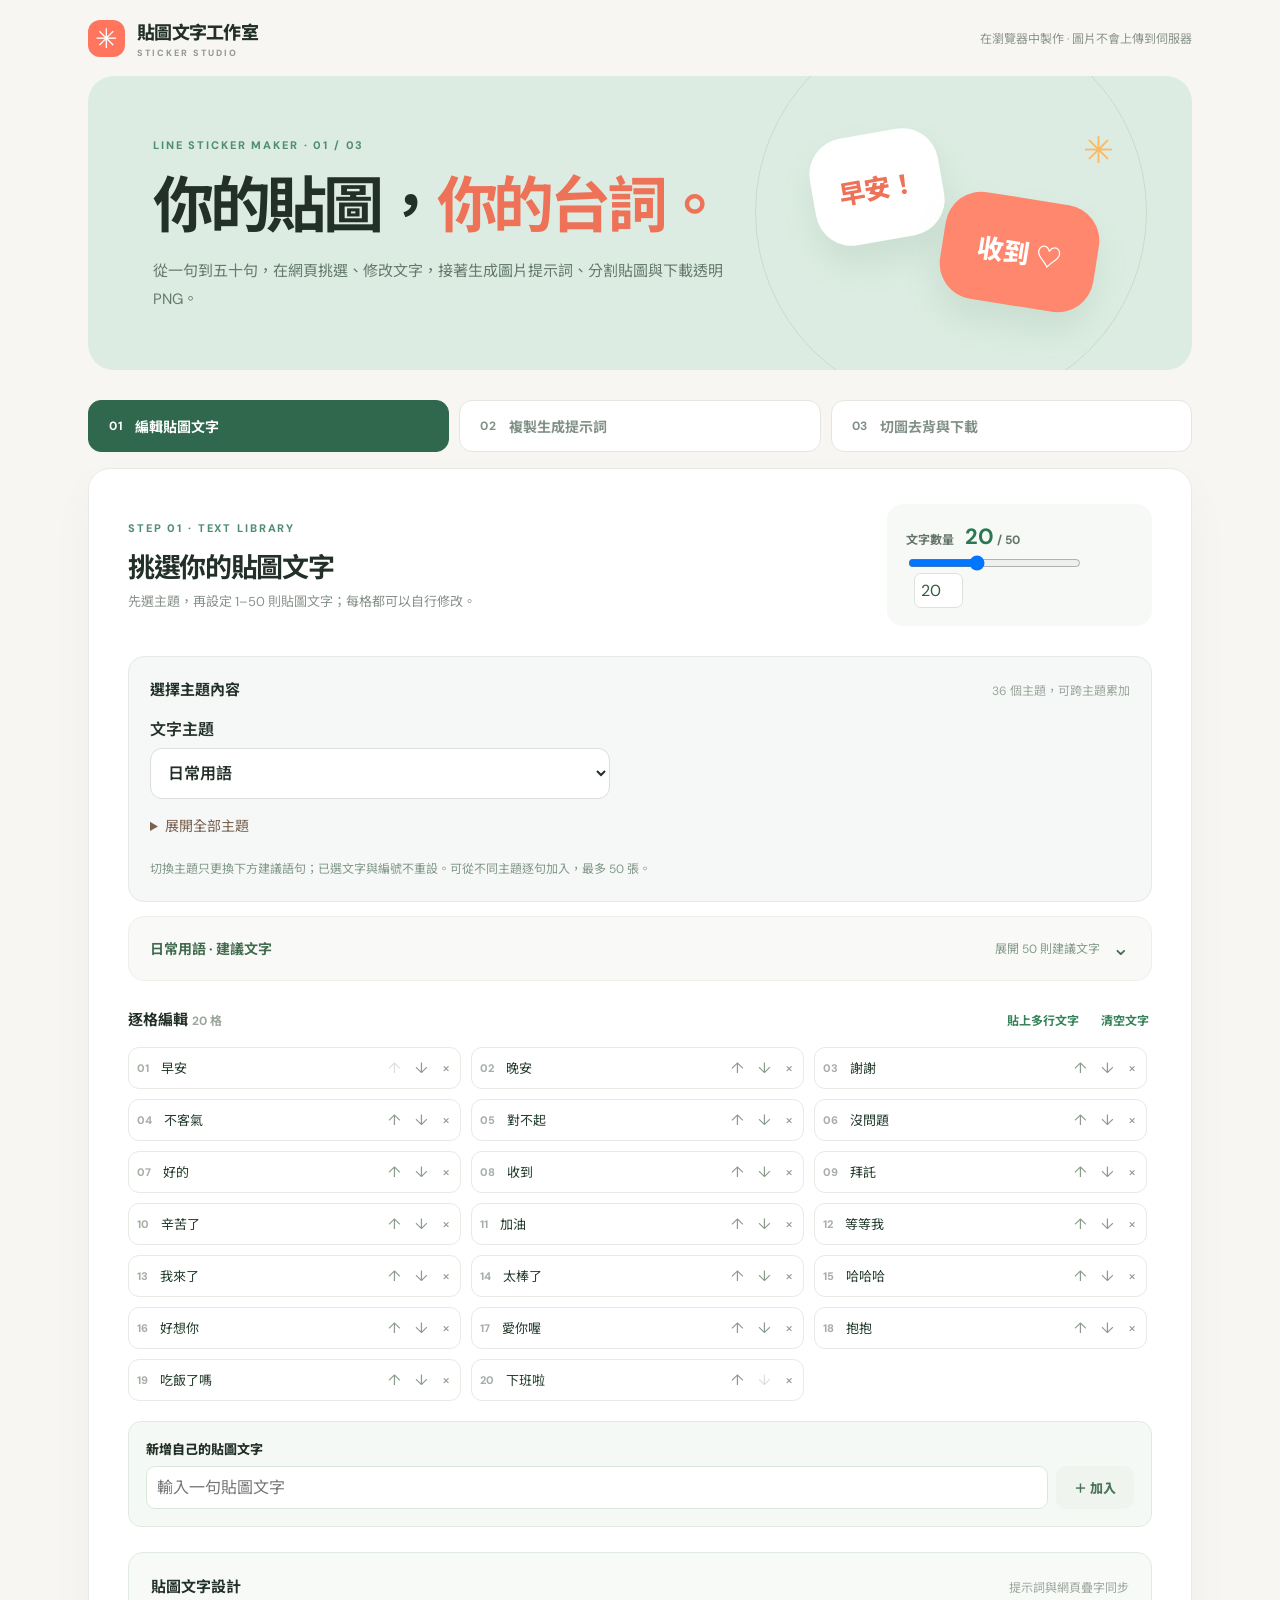
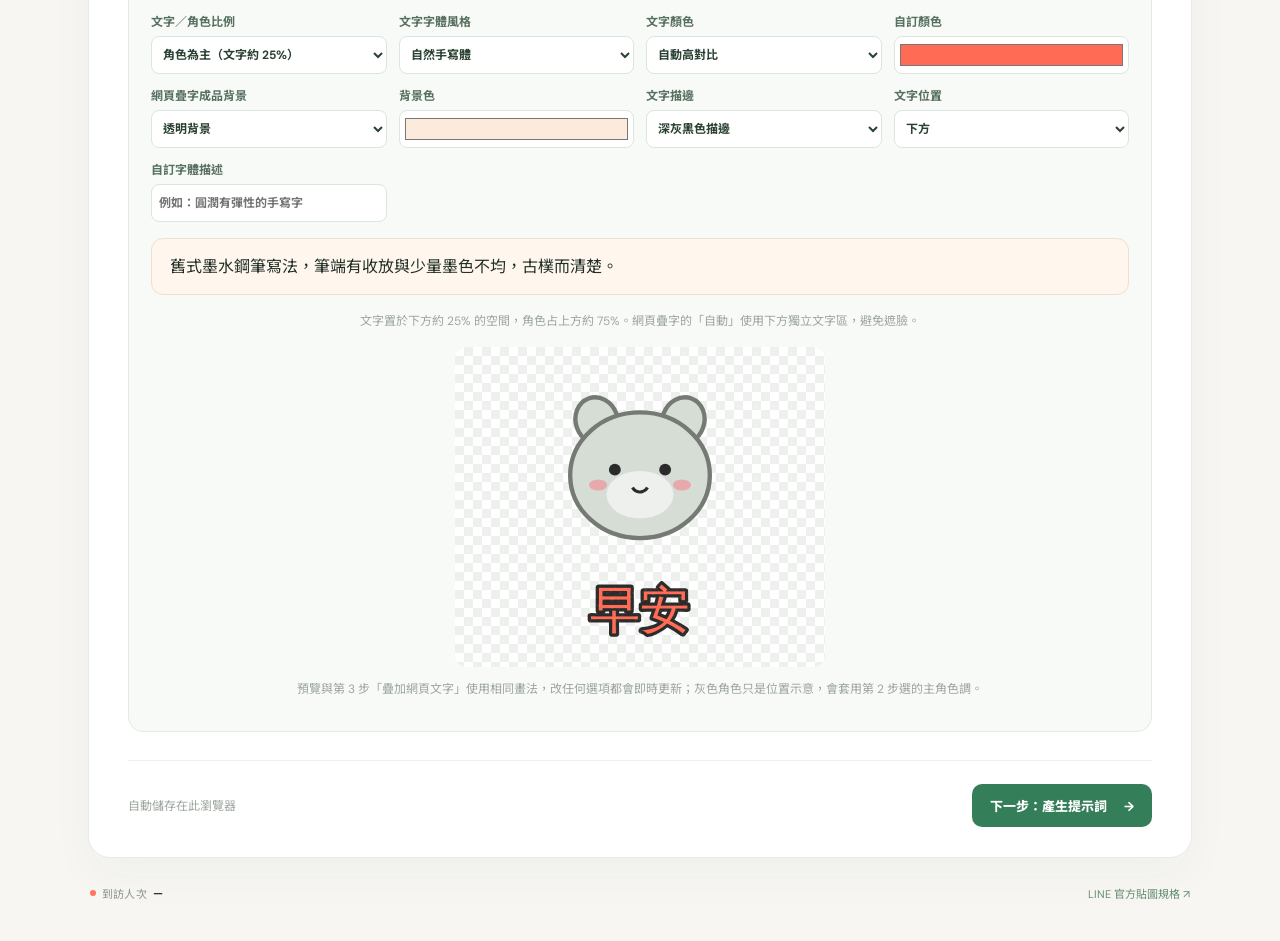
==== line-sticker-studio/index.html @ f2bcf104 "貼圖工作室：文字設計即時預覽、主角色調選項 - 新增 text-render.js：預覽與疊加網頁文字共用同一套畫法，依字體風格載入繁中 Google Fonts，   並畫出泡泡、立體、像素、Pop" ====
<!doctype html>
<html lang="zh-Hant">
<head>
  <meta charset="utf-8">
  <meta name="viewport" content="width=device-width,initial-scale=1">
  <meta name="theme-color" content="#f7f6f2">
  <meta name="description" content="自訂 1–50 則 LINE 貼圖文字，生成分批提示詞，分割純綠幕合圖並下載透明 PNG。">
  <title>貼圖文字工作室｜自訂 1–50 則文字</title>
  <link rel="stylesheet" href="style.css?v=20261104-preview1">
  <script defer src="categories.js?v=20261101-themes8"></script>
  <script defer src="cut-core.js?v=20261030-options1"></script>
  <script defer src="studio-options.js?v=20261104-preview1"></script>
  <script defer src="text-render.js?v=20261104-preview1"></script>
  <script defer src="app.js?v=20261104-preview1"></script>
  <link rel="stylesheet" href="splitter.css?v=20261030-options1">
  <script defer src="splitter.js?v=20261030-options1"></script>
  <script defer src="visit-counter.js?v=20261101-visits1"></script>
</head>
<body>
  <header class="topbar"><div class="brand"><span class="brandmark">✳</span><span>貼圖文字工作室 <small>STICKER STUDIO</small></span></div><span class="topnote">在瀏覽器中製作 · 圖片不會上傳到伺服器</span></header>
  <main>
    <section class="hero"><div><span class="eyebrow">LINE STICKER MAKER · 01 / 03</span><h1>你的貼圖，<em>你的台詞。</em></h1><p>從一句到五十句，在網頁挑選、修改文字，接著生成圖片提示詞、分割貼圖與下載透明 PNG。</p></div><div class="hero-art" aria-hidden="true"><span class="bubble a">早安！</span><span class="bubble b">收到 ♡</span><span class="spark">✳</span></div></section>
    <div class="steps"><button class="step active" data-step="1"><b>01</b><span>編輯貼圖文字</span></button><button class="step" data-step="2"><b>02</b><span>複製生成提示詞</span></button><button class="step" data-step="3"><b>03</b><span>切圖去背與下載</span></button></div>
    <section class="panel" id="step1">
      <div class="section-head"><div><span class="eyebrow">STEP 01 · TEXT LIBRARY</span><h2>挑選你的貼圖文字</h2><p>先選主題，再設定 1–50 則貼圖文字；每格都可以自行修改。</p></div><div class="count-control"><label for="count">文字數量 <strong id="countValue">20</strong> / 50</label><input id="count" type="range" min="1" max="50" value="20"><input id="countNumber" type="number" min="1" max="50" value="20" aria-label="文字數量，1 至 50"></div></div>
      <div class="category-wrap"><div class="minor-head"><h3>選擇主題內容</h3><span id="themeCount"></span></div><label class="theme-select">文字主題<select id="themeSelect" aria-label="文字主題"></select></label><details class="all-themes"><summary>展開全部主題</summary><div id="categories" class="categories" role="group" aria-label="貼圖文字主題"></div></details><p class="category-note">切換主題只更換下方建議語句；已選文字與編號不重設。可從不同主題逐句加入，最多 50 張。</p></div>
      <details class="preset-wrap"><summary><strong id="categoryName">日常用語 · 建議文字</strong><span id="themePhraseCount">展開建議文字</span></summary><p class="preset-note">搜尋並挑選語句；點選已選文字可取消。點選欄位再點語句，可取代該格。</p><input id="presetSearch" type="search" placeholder="搜尋文字，例如：謝謝、下班、正念" aria-label="搜尋建議文字"><div class="preset-filters"><label><input id="hideUsed" type="checkbox"> 隱藏已使用</label><label><input id="avoidDupes" type="checkbox" checked> 避免重複</label><button type="button" class="text-button" id="autoFill">自動填滿空格</button></div><div class="theme-add"><label for="themeAddCount">從此主題累加 <input id="themeAddCount" type="number" min="1" max="50" value="5"> 句</label><button type="button" class="secondary" id="addTheme">加入未使用語句</button><small>略過重複文字，接續目前編號；上限 50 張。</small></div><p id="presetMatch" class="muted"></p><div id="presets" class="presets"></div></details>
      <div class="minor-head editor-head"><h3>逐格編輯 <span id="editorCount"></span></h3><div class="editor-actions"><button class="text-button" id="pasteList">貼上多行文字</button><button class="text-button" id="clearAll">清空文字</button></div></div>
      <div id="editors" class="editors"></div><div class="custom-phrase"><label for="customPhrase">新增自己的貼圖文字</label><div><input id="customPhrase" type="text" maxlength="30" placeholder="輸入一句貼圖文字"><button type="button" class="secondary" id="addPhrase">＋ 加入</button></div></div>
      <section class="text-design" aria-labelledby="designTitle"><div class="minor-head"><h3 id="designTitle">貼圖文字設計</h3><span>提示詞與網頁疊字同步</span></div><div class="design-controls"><label>文字／角色比例<select id="textRatio"><option value="25">角色為主（文字約 25%）</option><option value="40">均衡配置（文字約 40%）</option><option value="55">文字醒目（文字約 55%）</option><option value="70">大字主角（文字約 70%）</option></select></label><label>文字字體風格<select id="fontStyle"><option value="bold">粗黑體</option><option value="round">圓體</option><option value="bubble">可愛泡泡字</option><option value="natural">自然手寫體</option><option value="marker">毛筆字</option><option value="retro">復古印刷字</option><option value="pixel">像素字</option><option value="upright">立體字</option><option value="street">街頭塗鴉字</option><option value="custom">自訂字體風格</option></select></label><label>文字顏色<select id="fontColorPreset"><option value="auto">自動高對比</option><option value="#000000">純黑</option><option value="#ffffff">純白</option><option value="#243c6b">深棕藍</option><option value="#7544a2">品牌紫</option><option value="#ef454f">活力紅</option><option value="#eb70ac">櫻花粉</option><option value="#e6a42a">亮橘黃</option><option value="#318dcc">天空藍</option><option value="#36a56b">草綠</option><option value="custom">自訂顏色</option></select></label><label>自訂顏色<input id="customFontColor" type="color" value="#ff6b54"></label><label>網頁疊字成品背景<select id="designBackground"><option value="transparent">透明背景</option><option value="solid">純色背景</option></select></label><label>背景色<input id="designBgColor" type="color" value="#fcebdc"></label><label>文字描邊<select id="textStroke"><option value="auto">自動對比描邊</option><option value="white">白色描邊</option><option value="black">黑色描邊</option><option value="none">不描邊</option></select></label><label>文字位置<select id="textPosition"></select></label><label>自訂字體描述<input id="customFont" type="text" maxlength="80" placeholder="例如：圓潤有彈性的手寫字"></label></div><p id="fontDescription" class="font-description"></p><p id="positionDescription" class="muted"></p><div class="design-preview" id="designPreview" aria-live="polite"><span>早安！</span></div><p class="muted">預覽與第 3 步「疊加網頁文字」使用相同畫法，改任何選項都會即時更新；灰色角色只是位置示意，會套用第 2 步選的主角色調。</p></section>
      <div class="panel-footer"><span id="saveNote" class="muted">自動儲存在此瀏覽器</span><button class="primary" id="toStep2">下一步：產生提示詞 <span>→</span></button></div>
    </section>
    <section class="panel hidden" id="step2">
      <div class="section-head"><div><span class="eyebrow">STEP 02 · AI IMAGE PROMPTS</span><h2>分批生成貼圖大圖</h2><p>可選每批 16 格（4 × 4）或 20 格（5 × 4），自動分批；逐批複製提示詞給你的生圖工具。</p></div><div class="pill" id="batchCount"></div></div>
      <div class="hint"><button type="button" class="secondary" id="catExample">套用虎斑貓 16 張範例</button><p>會取代目前文字與角色設定，套用韓系Q版、柔和粉嫩、4 × 4、透明 PNG 及 16 句招呼語。</p></div><fieldset class="character-source"><legend>角色來源</legend><label>角色參照方式<select id="characterSource"><option value="custom">無母圖：依文字描述生成角色</option><option value="reference">有母圖：保留角色特徵，套用選定畫風</option><option value="reference-style">有母圖：連同人物畫風一起沿用</option></select></label><p id="referenceStyleNote" class="muted" hidden>沿用參考圖的人物畫風與配色；下方畫風及配色設定暫不套用，切換回其他方式會保留原選擇。</p><div id="referenceControls" hidden><label class="reference-upload">選擇角色參考圖 <input id="referenceFile" type="file" accept="image/png,image/jpeg,image/webp"></label><div id="referencePreview" class="reference-preview" hidden><img id="referenceThumb" alt="已選角色參考圖"><span id="referenceName"></span><button type="button" id="referenceRemove" class="text-button">移除圖片</button></div><p class="muted">圖片只在瀏覽器預覽；複製提示詞後，請把同一張圖一起上傳給生圖工具。重新整理後須重新選圖。</p></div><div id="customControls"><label for="character">角色描述</label><input id="character" placeholder="例：穿橘色圍裙的黑白邊牧" value="可愛的黑白邊牧"></div><div id="toneControls" class="tone-controls"><label for="characterColor">主角色調</label><div class="tone-row"><span id="toneSwatch" class="tone-swatch empty" aria-hidden="true"></span><select id="characterColor"></select><input id="characterColorCustom" type="color" value="#f7a8a0" aria-label="自訂主角色調" hidden></div><p id="toneNote" class="muted"></p></div></fieldset>
      <div class="settings-grid"><label>畫風<select id="style"><option>韓系Q版</option><option>童趣手繪貼紙風</option><option>可愛 Q 版</option><option>3D 公仔</option><option>清新水彩</option><option>扁平插畫</option><option>照片級寫實</option><option>日系 Chibi</option></select></label><label>插畫配色<select id="palette"><option>柔和粉嫩</option><option>清新自然</option><option>鮮明活潑</option><option>復古暖色</option><option>黑白簡約</option><option>依參考圖配色</option></select></label><label>每批排列<select id="grid"><option value="4x4">4 × 4（16 張／批）</option><option value="5x4">5 × 4（20 張／批）</option></select></label><label>生圖背景<select id="promptBackground"><option value="green">純 #00FF00 綠幕</option><option value="transparent">透明背景 PNG</option></select></label><label>文字製作方式<select id="textMode"><option value="ai">讓 AI 畫出文字</option><option value="web">只生成無字角色，稍後在網頁加字</option></select></label></div>
      <div class="hint"><strong>無白邊提示詞：</strong>角色不加白色貼紙外框，保留原有白毛；文字依選項加高對比描邊。生圖背景可選純綠幕或真正透明 PNG；若 AI 輸出棋盤格假透明，請改用綠幕重生。生圖工具可能畫錯中文字；若想在網頁自由修改文字，選「只生成無字角色」，第 3 步開啟「疊加網頁文字」。</div>
      <div class="hint"><strong>切割安全版面：</strong><span id="layoutSpec" aria-live="polite">每格 400 × 400px，四邊各留白 20px，相鄰可見內容至少相距 40px。</span> AI 可能未精準遵守，請在第 3 步依格切割並檢查。另可下載獨立成品重新排列的「20px 間距合圖」，它與生圖母圖尺寸不同。</div>
      <div id="prompts" class="prompt-list"></div>
      <div class="panel-footer"><button class="secondary" data-back="1">← 返回文字</button><button class="primary" id="toStep3">下一步：上傳貼圖大圖 <span>→</span></button></div>
    </section>
    <section class="panel hidden" id="step3">
      <div class="section-head"><div><span class="eyebrow">STEP 03 · IMAGE WORKSHOP</span><h2>切圖、去背、下載</h2><p>依序上傳符合第 2 步排列與背景設定的合圖。可預覽結果，指定 Main 和 Tab 封面。</p></div><div class="pill" id="imageStatus">尚未上傳</div></div>
      <div id="uploadRows" class="upload-rows"></div>
      <div class="settings-grid processing"><label>綠幕去背容差 <strong id="toleranceValue">42</strong><input id="tolerance" type="range" min="0" max="100" value="42"></label><label>去綠邊強度 <strong id="spillValue">70</strong><input id="spill" type="range" min="0" max="100" value="70"><small>保留白毛；過強可往左調</small></label><label class="check"><input id="overlay" type="checkbox"><span>疊加網頁文字<br><small>請搭配無字圖；原圖已有文字不會自動清除</small></span></label><label>文字顏色<input id="textColor" type="color" value="#ff6b54"></label></div>
      <div class="hint">分割依第 2 步選擇的 4 × 4 或 5 × 4 排列；透明模式保留原始透明度，不做色彩去背；綠幕模式僅去除純綠幕。請確認主體沒有跨格；白色毛髮與白色配件會保留，綠色主體或綠色文字仍可能被去背，請逐張檢查。</div>
      <div class="result-head"><h3>貼圖預覽 <span id="resultCount">0 / 20</span></h3><label class="check"><input id="legacyCover" type="checkbox" checked><span>ZIP 加入 Main / Tab（僅前 20 張可選封面）</span></label></div>
      <div id="results" class="results"><div class="empty">上傳第一批大圖後，在這裡預覽透明貼圖。</div></div>
      <div id="validity" class="validity"></div>
      <div class="panel-footer"><button class="secondary" data-back="2">← 返回提示詞</button><button class="primary" id="download" disabled>下載 ZIP <span>↓</span></button></div>
    </section>
    <footer style="justify-content:flex-end"><a href="https://creator.line.me/zh-hant/guideline/sticker/" target="_blank" rel="noopener noreferrer">LINE 官方貼圖規格 ↗</a></footer>
  </main>
  <dialog id="pasteDialog"><form method="dialog"><h2>貼上多行文字</h2><p>每一行代表一張貼圖，最多取前 50 行。會從第 1 格開始覆蓋。</p><textarea id="bulkText" rows="12" placeholder="早安！&#10;謝謝你&#10;辛苦了"></textarea><div class="dialog-actions"><button value="cancel" class="secondary">取消</button><button id="confirmPaste" value="confirm" class="primary">套用文字</button></div></form></dialog>
  <div id="toast" class="toast" role="status" aria-live="polite"></div>
</body>
</html>
---- line-sticker-studio/style.css ----
@import url('https://fonts.googleapis.com/css2?family=DM+Sans:wght@400;500;600;700&family=Noto+Sans+TC:wght@400;500;600;700;800&display=swap');
:root{font-family:'DM Sans','Noto Sans TC',sans-serif;color:#223028;background:#f7f6f2;font-synthesis:none}*{box-sizing:border-box}body{margin:0}button,input,select,textarea{font:inherit}button{cursor:pointer}a{color:inherit}main{max-width:1160px;margin:auto;padding:0 28px}.topbar{height:76px;max-width:1160px;padding:0 28px;margin:auto;display:flex;align-items:center;justify-content:space-between}.brand{display:flex;align-items:center;gap:12px;font-weight:800;font-size:18px;letter-spacing:-.04em}.brandmark{display:grid;place-items:center;width:37px;height:37px;border-radius:12px;background:#ff755e;color:#fff;font-size:27px}.brand small{display:block;font-size:9px;letter-spacing:.22em;color:#929a91;margin-top:2px}.topnote{font-size:12px;color:#8a948b}.hero{border-radius:26px;background:#dcece2;min-height:292px;display:flex;align-items:center;justify-content:space-between;padding:47px 65px;overflow:hidden;position:relative}.hero:before{content:'';position:absolute;width:390px;height:390px;border:1px solid #c4ddcc;border-radius:50%;right:45px;top:-60px}.hero>div:first-child{position:relative;z-index:1;max-width:590px}.eyebrow{font-size:11px;font-weight:800;letter-spacing:.17em;color:#508e72}.hero h1{font-size:clamp(37px,5vw,61px);letter-spacing:-.07em;line-height:1.22;margin:15px 0}.hero h1 em{font-style:normal;color:#ed7257}.hero p{font-size:15px;color:#64796b;line-height:1.85;margin:0}.hero-art{position:relative;width:340px;height:200px;flex:none}.bubble{position:absolute;display:grid;place-items:center;width:130px;height:108px;border-radius:36px;box-shadow:0 19px 32px #6b987827;font-size:26px;font-weight:800;transform:rotate(-10deg);background:#fff;color:#ed7257;top:10px;left:25px}.bubble.b{transform:rotate(9deg);background:#ff876e;color:#fff;top:75px;left:155px;width:155px}.spark{position:absolute;right:13px;top:3px;font-size:37px;color:#f7ba67}.steps{display:flex;gap:10px;margin:30px 0 16px}.step{border:1px solid #e3e7e0;color:#819087;background:#fff;border-radius:13px;display:flex;align-items:center;gap:12px;padding:15px 20px;flex:1;text-align:left;font-size:14px;font-weight:700}.step b{font-size:12px;letter-spacing:.06em}.step.active{border-color:#30684d;background:#30684d;color:#fff}.panel{background:#fff;border:1px solid #e9ece6;border-radius:22px;padding:35px 39px 30px;box-shadow:0 18px 45px #29452b09}.hidden{display:none}.section-head{display:flex;align-items:center;justify-content:space-between;gap:35px;margin-bottom:30px}.section-head h2{margin:9px 0 6px;letter-spacing:-.05em;font-size:27px}.section-head p{margin:0;color:#87918a;font-size:13px;line-height:1.7}.count-control{background:#f6f9f5;border-radius:16px;padding:18px 19px;min-width:265px}.count-control label{display:block;font-size:12px;color:#657469;font-weight:700}.count-control strong{color:#2b7855;font-size:22px;margin-left:8px}.count-control input[type=range]{width:76%;vertical-align:middle}.count-control input[type=number]{width:49px;margin-left:8px;padding:6px;border:1px solid #dbe4da;border-radius:7px;color:#305d41;background:white;text-align:center}.minor-head,.result-head{display:flex;align-items:baseline;justify-content:space-between;gap:15px;margin-bottom:15px}.minor-head h3,.result-head h3{margin:0;font-size:15px}.minor-head span,.result-head span{font-size:12px;color:#9ba59c}.preset-wrap{padding:21px;background:#f9faf7;border:1px solid #edf0ea;border-radius:16px}.presets{display:flex;flex-wrap:wrap;gap:8px}.presets button{border:1px solid #e2e9e0;border-radius:8px;background:#fff;color:#527460;padding:7px 12px;font-size:12px;transition:.15s}.presets button:hover{border-color:#46936c;background:#edf8f0}.editor-head{margin:27px 0 15px}.editor-actions{display:flex;gap:16px}.text-button{border:0;background:none;color:#348257;font-size:12px;font-weight:700;padding:3px}.editors{display:grid;grid-template-columns:repeat(4,1fr);gap:10px;max-height:436px;overflow:auto;padding-right:5px}.editor{border:1px solid #e6ebe4;border-radius:11px;padding:10px 11px;display:flex;align-items:center;gap:10px;transition:.15s}.editor:focus-within{border-color:#539b71;box-shadow:0 0 0 3px #e6f4e9}.editor span{font-size:11px;color:#a6afa7;font-weight:800}.editor input{border:0;outline:0;min-width:0;width:100%;font-size:13px;color:#233b2b}.editor input::placeholder{color:#adb9af}.panel-footer{border-top:1px solid #eef0ec;margin-top:28px;padding-top:23px;display:flex;align-items:center;justify-content:space-between;gap:12px}.muted{color:#9ca69e;font-size:12px}.primary,.secondary{border-radius:10px;border:0;padding:12px 18px;font-size:13px;font-weight:800;transition:.15s}.primary{background:#347e59;color:#fff}.primary:hover{background:#266946}.primary:disabled{opacity:.45;cursor:not-allowed}.primary span{padding-left:14px}.secondary{background:#f0f4ef;color:#4a7459}.pill{border-radius:30px;background:#e9f5ed;padding:9px 14px;color:#357955;font-size:12px;font-weight:800;white-space:nowrap}.settings-grid{display:grid;grid-template-columns:2fr 1fr 1.4fr;gap:12px}.settings-grid label{display:block;font-size:12px;font-weight:800;color:#607164}.settings-grid input:not([type=checkbox]):not([type=range]),.settings-grid select{display:block;width:100%;margin-top:9px;padding:12px;border:1px solid #dce5db;border-radius:10px;background:#fff;color:#263c2c;font-size:13px}.hint{margin:21px 0;background:#fff8ec;border-left:3px solid #e7ad5a;border-radius:8px;padding:13px 16px;color:#84704e;font-size:12px;line-height:1.75}.prompt-list{display:grid;gap:14px}.prompt-card{border:1px solid #e4eae2;border-radius:15px;overflow:hidden}.prompt-title{padding:15px 18px;background:#f7faf6;display:flex;justify-content:space-between;align-items:center;gap:15px}.prompt-title strong{font-size:14px}.prompt-title span{font-size:11px;color:#8a9b8d}.prompt-title button{border:0;border-radius:8px;background:#deeee2;color:#387451;font-size:12px;font-weight:800;padding:9px 13px}.prompt-card textarea{display:block;width:100%;height:195px;border:0;padding:16px 18px;resize:vertical;font-size:12px;line-height:1.75;color:#405849;background:white}.upload-rows{display:grid;gap:10px}.upload-row{border:1px dashed #b9d7c2;border-radius:13px;padding:17px;display:flex;align-items:center;justify-content:space-between;gap:14px;background:#fafcf9}.upload-row b{display:block;font-size:13px}.upload-row small{color:#91a193;font-size:11px}.upload-row label{border:1px solid #b8d7c3;background:#e8f6ed;color:#347d53;padding:9px 14px;border-radius:9px;font-size:12px;font-weight:800;cursor:pointer}.upload-row label{position:relative;overflow:hidden}.upload-row input{position:absolute;inset:0;width:100%;height:100%;opacity:0;cursor:pointer}.upload-row .file-name{color:#3b8156;font-size:11px;margin-left:auto;max-width:200px;overflow:hidden;text-overflow:ellipsis;white-space:nowrap}.processing{grid-template-columns:2fr 2fr 1fr;background:#f8faf7;padding:18px;border-radius:13px;margin-top:18px;align-items:center}.processing input[type=range]{width:100%;margin-top:14px}.processing .check{display:flex;align-items:center;gap:10px}.processing small{font-size:11px;font-weight:400;color:#99a59b}.processing input[type=color]{height:39px;padding:3px!important}.result-head{margin:28px 0 14px}.results{display:grid;grid-template-columns:repeat(5,1fr);gap:11px;max-height:560px;overflow:auto}.result{border:1px solid #e5ebe4;border-radius:11px;padding:7px;background:white}.checker{background-color:#f7f7f7;background-image:linear-gradient(45deg,#e9e9e9 25%,transparent 25%),linear-gradient(-45deg,#e9e9e9 25%,transparent 25%),linear-gradient(45deg,transparent 75%,#e9e9e9 75%),linear-gradient(-45deg,transparent 75%,#e9e9e9 75%);background-size:14px 14px;background-position:0 0,0 7px,7px -7px,-7px 0;aspect-ratio:370/320;display:grid;place-items:center;border-radius:7px;overflow:hidden}.checker img{width:100%;height:100%;object-fit:contain}.result .caption{font-size:11px;display:flex;justify-content:space-between;gap:6px;margin:8px 1px;white-space:nowrap;overflow:hidden}.caption span:last-child{overflow:hidden;text-overflow:ellipsis}.pickers{display:flex;gap:5px}.pickers button{flex:1;border:1px solid #dbe9df;background:#fff;color:#7d9683;padding:5px 2px;font-size:10px;border-radius:6px;font-weight:800}.pickers button.selected{background:#347e59;border-color:#347e59;color:white}.empty{grid-column:1/-1;background:#f8faf7;border-radius:12px;padding:65px 12px;text-align:center;color:#9eaaa0;font-size:13px}.validity{font-size:12px;line-height:1.7;color:#796b4f;background:#fff8ea;border-radius:10px;margin-top:18px;padding:13px 16px}footer{display:flex;justify-content:space-between;padding:27px 2px 40px;color:#9ca59c;font-size:11px}footer a{color:#648e72;text-decoration:none}dialog{border:0;border-radius:17px;box-shadow:0 24px 90px #1b3b2830;width:min(510px,90vw);padding:27px}dialog::backdrop{background:#1a352a80}dialog h2{font-size:21px;margin:0 0 5px}dialog p{font-size:12px;color:#7c897d}dialog textarea{width:100%;border:1px solid #d6e1d6;border-radius:9px;padding:12px;resize:vertical}.dialog-actions{display:flex;justify-content:flex-end;gap:10px;margin-top:13px}.toast{position:fixed;bottom:25px;left:50%;transform:translate(-50%,20px);background:#263e2f;color:white;border-radius:8px;padding:11px 18px;font-size:12px;opacity:0;pointer-events:none;transition:.2s;z-index:10}.toast.show{opacity:1;transform:translate(-50%,0)}
@media(max-width:800px){.hero{padding:38px}.hero-art{width:220px;transform:scale(.75);transform-origin:left}.editors{grid-template-columns:repeat(3,1fr)}.results{grid-template-columns:repeat(4,1fr)}}@media(max-width:600px){main{padding:0 14px}.topbar{height:62px;padding:0 15px}.topnote{display:none}.hero{min-height:230px;padding:27px 24px}.hero-art{display:none}.hero h1{font-size:37px}.hero p{font-size:13px}.steps{gap:5px;margin-top:16px}.step{padding:12px 6px;justify-content:center}.step span{font-size:10px}.step b{font-size:10px}.panel{padding:24px 17px}.section-head{display:block}.section-head h2{font-size:23px}.count-control{margin-top:20px;min-width:0}.minor-head{align-items:start}.minor-head>span{display:none}.editors{grid-template-columns:repeat(2,1fr);max-height:520px}.preset-wrap{padding:14px}.preset-wrap .minor-head{margin-bottom:12px}.editor-actions{gap:7px}.settings-grid,.processing{grid-template-columns:1fr}.results{grid-template-columns:repeat(2,1fr)}.panel-footer{flex-wrap:wrap}.panel-footer .muted{width:100%}.upload-row{flex-wrap:wrap}.upload-row .file-name{max-width:100%;order:3}footer{display:block;line-height:2}}

.category-wrap{background:#f5f8f6;border:1px solid #e3eae3;border-radius:16px;padding:21px;margin-bottom:14px}
.categories{display:grid;grid-template-columns:repeat(4,minmax(0,1fr));gap:9px}
.categories button{min-height:46px;padding:9px 8px;border:1px solid #dae6df;border-radius:10px;background:#fff;color:#557765;font-size:13px;font-weight:700;transition:background .15s,color .15s,border-color .15s}
.categories button:hover,.categories button:focus-visible{border-color:#3e8860;outline:2px solid transparent}
.categories button.selected{background:#347e59;border-color:#347e59;color:#fff;box-shadow:0 4px 10px #367e5824}
.category-note{margin:13px 0 0;color:#82978a;font-size:12px;line-height:1.65}
.preset-wrap summary{display:flex;align-items:center;justify-content:space-between;gap:12px;cursor:pointer;color:#426b50;list-style:none}
.preset-wrap summary::-webkit-details-marker{display:none}
.preset-wrap summary:after{content:'⌄';font-size:21px;line-height:1;transition:transform .15s}
.preset-wrap[open] summary:after{transform:rotate(180deg)}
.preset-wrap summary strong{font-size:14px}
.preset-wrap summary span{margin-left:auto;font-size:12px;color:#82988a}
.preset-wrap .preset-note{font-size:12px;color:#82988a;margin:15px 0 11px}
@media(max-width:800px){.categories{grid-template-columns:repeat(3,minmax(0,1fr))}}
@media(max-width:600px){.category-wrap{padding:15px}.categories{gap:7px}.categories button{min-height:44px;font-size:12px;padding:7px 3px}.category-note{font-size:11px}.preset-wrap summary span{font-size:11px}}
.theme-add{display:flex;align-items:center;flex-wrap:wrap;gap:10px;margin:14px 0;padding:13px;border:1px solid #e2ebe3;border-radius:10px;background:#f7faf7;color:#53735d;font-size:12px}.theme-add input{width:58px;padding:7px;border:1px solid #d4e2d7;border-radius:7px;text-align:center}.theme-add small{color:#839387}.character-source{border:1px solid #e2eae2;border-radius:13px;padding:17px;margin:0 0 17px;background:#f8faf8}.character-source legend{padding:0 7px;font-weight:800;color:#3f6e50;font-size:14px}.source-options{display:flex;gap:9px;flex-wrap:wrap;margin-bottom:14px}.source-options label{display:flex;align-items:center;gap:7px;border:1px solid #d7e6da;border-radius:9px;padding:10px 14px;background:white;color:#58725d;font-size:13px;font-weight:700;cursor:pointer}.source-options label:has(input:checked){background:#e5f2e9;border-color:#3d8960;color:#276b46}.character-source #customControls label{display:block;font-size:12px;color:#607164;font-weight:800}.character-source #customControls input{display:block;width:100%;max-width:480px;margin-top:8px;padding:12px;border:1px solid #dce5db;border-radius:9px}.reference-upload{display:inline-block;padding:10px 14px;border:1px solid #b8d7c3;border-radius:9px;background:#e8f6ed;color:#347d53;font-size:12px;font-weight:800;cursor:pointer}.reference-upload input{display:block;max-width:260px;margin-top:7px;font-size:11px}.reference-preview{display:flex;align-items:center;gap:12px;margin-top:12px;min-width:0}.reference-preview[hidden],#referenceControls[hidden],#customControls[hidden]{display:none}.reference-preview img{width:62px;height:62px;object-fit:contain;background:white;border:1px solid #dce7dd;border-radius:8px}.reference-preview span{font-size:12px;overflow-wrap:anywhere}.character-source .muted{margin:10px 0 0;line-height:1.6}
/* Phrase library and text treatment */
#presetSearch{width:100%;padding:12px 14px;border:1px solid #dae6dd;border-radius:10px;margin:12px 0;background:white}.preset-filters{display:flex;align-items:center;gap:14px;flex-wrap:wrap;font-size:12px;color:#587063}.preset-filters label{display:flex;gap:5px;align-items:center}.presets button.selected{background:#317657;color:white;border-color:#317657}.presets button[hidden]{display:none}.editors{grid-template-columns:repeat(3,minmax(0,1fr));max-height:520px}.editor{padding:8px}.editor-move,.editor-remove{border:0;background:none;color:#8b9b8c;font-size:15px;padding:2px}.editor-move:disabled{opacity:.3}.editor-remove:hover{color:#d3545b}.custom-phrase{background:#f5f9f5;border:1px solid #e1eae1;border-radius:13px;padding:17px;margin-top:20px}.custom-phrase label{font-weight:800;font-size:13px;display:block;margin-bottom:8px}.custom-phrase>div{display:flex;gap:8px}.custom-phrase input{min-width:0;flex:1;padding:10px;border:1px solid #dce7dc;border-radius:9px}.text-design{background:#f8faf8;border:1px solid #e2eae4;border-radius:15px;margin-top:25px;padding:22px}.design-controls{display:grid;grid-template-columns:repeat(4,minmax(0,1fr));gap:12px}.design-controls label{font-size:12px;color:#57705f;font-weight:700}.design-controls select,.design-controls input{display:block;width:100%;margin-top:6px;min-height:38px;border:1px solid #dbe6de;border-radius:8px;padding:7px;background:white;color:#2b4233}.design-controls input[type=color]{padding:3px}.design-preview{margin:18px auto 10px;min-height:140px;max-width:370px;display:grid;place-items:center;border-radius:12px;background-color:#fff;background-image:linear-gradient(45deg,#edf0ec 25%,transparent 25%),linear-gradient(-45deg,#edf0ec 25%,transparent 25%),linear-gradient(45deg,transparent 75%,#edf0ec 75%),linear-gradient(-45deg,transparent 75%,#edf0ec 75%);background-size:18px 18px;background-position:0 0,0 9px,9px -9px,-9px 0}.design-preview span{text-align:center;max-width:90%;line-height:1.3;overflow-wrap:anywhere}.text-design .muted{display:block;text-align:center}@media(max-width:800px){.design-controls{grid-template-columns:repeat(2,minmax(0,1fr))}}@media(max-width:600px){.editors{grid-template-columns:1fr 1fr}.editor{gap:3px}.editor input{font-size:12px}.design-controls{grid-template-columns:1fr 1fr}}@media(max-width:400px){.editors{grid-template-columns:1fr}.design-controls{grid-template-columns:1fr}}


/* Expanded prompt settings */
.theme-select{display:flex;flex-direction:column;gap:8px;max-width:460px;margin:16px 0;font-weight:600}.theme-select select,.character-source select{width:100%;padding:13px;border:1px solid var(--line,#ddd);border-radius:12px;background:white;color:inherit;font:inherit}.all-themes summary{cursor:pointer;color:#79604f;font-size:14px;margin:12px 0}.font-description{background:#fff7ee;border:1px solid #efdfcf;padding:14px 18px;border-radius:12px;line-height:1.7}.design-preview{overflow-wrap:anywhere}.character-source select:disabled,select:disabled{opacity:.6}.character-source>label{display:grid;gap:10px}.design-controls label{min-width:0}.design-controls select{max-width:100%}

.design-preview canvas{display:block;width:100%;max-width:370px;height:auto;aspect-ratio:370/320}
.design-preview{min-height:0}
.tone-controls{display:grid;gap:8px;margin-top:16px}
.tone-controls>label{font-size:12px;color:#607164;font-weight:800}
.tone-row{display:flex;align-items:center;gap:10px;max-width:480px}
.tone-row select{flex:1;min-width:0}
.tone-row input[type=color]{width:52px;height:46px;padding:3px;border:1px solid #dce5db;border-radius:10px;background:#fff;flex:none}
.tone-swatch{width:30px;height:30px;border-radius:50%;flex:none;border:2px solid #fff;box-shadow:0 0 0 1px #cfd9cf}
.tone-swatch.empty{background:repeating-linear-gradient(45deg,#eef2ee 0 4px,#fff 4px 8px)!important}
---- line-sticker-studio/splitter.css ----
.cut-layout{display:grid;grid-template-columns:minmax(0,1fr) 290px;gap:22px;margin:24px 0}.cut-stage{position:relative;align-self:start;background:repeating-conic-gradient(#e5ebe7 0% 25%,#fff 0% 50%) 0/20px 20px;border:1px solid #d9e3dd;border-radius:14px;overflow:hidden;min-height:220px}.cut-stage canvas{display:block;width:100%;height:auto;touch-action:none}.cut-empty{padding:70px 22px;text-align:center;color:#587367}.cut-controls{display:grid;gap:14px;align-content:start}.cut-controls label{display:grid;gap:5px;font-size:13px;color:#38594b}.cut-controls input,.cut-controls select{min-width:0;width:100%;padding:8px;border:1px solid #d6dfd9;border-radius:8px;background:white}.cut-controls input[type=range]{padding:0}.cut-controls input[type=checkbox]{width:auto}.cut-row{display:flex;gap:8px;flex-wrap:wrap}.cut-row>*{flex:1;min-width:90px}.cut-btn{border:1px solid #d1dfd7;border-radius:9px;padding:10px 12px;background:white;color:#2b624c;cursor:pointer}.cut-btn[aria-pressed=true]{background:#2f7859;color:white}.cut-controls fieldset{border:1px solid #d6e1da;border-radius:10px;padding:12px;min-width:0}.cut-controls legend{font-size:13px;font-weight:bold}.cut-controls small,.cut-note{font-size:12px;color:#65796d;line-height:1.7}.cut-numbers{display:grid;grid-template-columns:1fr 1fr;gap:8px}.cut-preview{display:grid;grid-template-columns:repeat(auto-fill,minmax(140px,1fr));gap:12px;margin:18px 0}.cut-preview article{padding:10px;border:1px solid #dce4df;border-radius:12px}.cut-preview canvas{width:100%;height:auto;background:repeating-conic-gradient(#e6ebe8 0% 25%,#fff 0% 50%) 0/16px 16px}.cut-preview button{font-size:12px;padding:7px}.cut-status{padding:12px;background:#edf5f0;border-radius:10px;line-height:1.7}.cut-legacy{margin-top:30px;border-top:1px solid #dce5df;padding-top:20px}.cut-legacy>summary{cursor:pointer;color:#597265;margin-bottom:18px}.cut-drop{padding:18px;border:2px dashed #b4cdbd;border-radius:12px;background:#f4f8f5}.cut-drop input{max-width:100%}.cut-busy{opacity:.65;pointer-events:none}@media(max-width:850px){.cut-layout{grid-template-columns:1fr}.cut-controls{grid-template-columns:1fr 1fr}.cut-controls fieldset{grid-column:1/-1}}@media(max-width:500px){.cut-controls{grid-template-columns:1fr}.cut-preview{grid-template-columns:1fr 1fr}}

.cut-stage canvas[hidden]{display:none}
.cut-choices{display:grid;grid-template-columns:repeat(3,1fr);gap:5px}.cut-choices .cut-btn{min-width:0;padding:8px 4px;font-size:12px}.cut-check span{display:flex;align-items:center;gap:8px}.cut-review{margin:28px 0 16px;padding:22px;border:1px solid #dbe4dd;border-radius:18px;background:#fff}.cut-review[hidden],.cut-review-export [hidden]{display:none}.cut-review-head{display:flex;justify-content:space-between;align-items:start;gap:14px;margin-bottom:20px}.cut-review h3,.cut-review h4{margin:0 0 7px}.cut-review p{font-size:13px;color:#687c71;line-height:1.55;margin:0 0 13px}.cut-side{min-width:146px}.cut-side .cut-btn{min-width:65px}.cut-review-layout{display:grid;grid-template-columns:minmax(220px,1.15fr) minmax(180px,1fr) minmax(180px,1fr);gap:20px}.cut-chat{min-height:332px;background:#dce9d7;border-radius:17px;overflow:hidden;position:relative}.cut-chat-top{background:#f5f6f3;padding:14px;font-weight:bold;color:#2c4235}.cut-chat-top span{float:right}.cut-chat-day{width:max-content;margin:10px auto;background:#cbd9ca;border-radius:15px;padding:4px 12px;font-size:11px}.cut-chat-message{position:relative;display:flex;align-items:center;min-height:225px;padding:12px 25px}.cut-chat-message.left{justify-content:flex-start}.cut-chat-message.right{justify-content:flex-end}.cut-chat-message img{width:min(80%,235px);max-height:235px;object-fit:contain}.cut-chat-time{position:absolute;bottom:18px;left:23px;color:#718376;font-size:11px;text-align:center}.cut-chat-message.left+.cut-chat-time{right:23px;left:auto}.cut-review-list{display:grid;grid-template-columns:repeat(4,minmax(0,1fr));gap:6px;max-height:275px;overflow:auto}.cut-review-item{border:1px solid transparent;background:#fff;border-radius:8px;padding:3px;cursor:pointer;color:#667c70;font-size:11px}.cut-review-item[aria-pressed=true]{border-color:#456caa;background:#eef2f9}.cut-review-item img{display:block;width:100%;aspect-ratio:370/320;object-fit:contain;background:repeating-conic-gradient(#e7eee9 0% 25%,#fff 0% 50%) 0/12px 12px}.cut-review-export{background:#f8faf8;border:1px solid #e3e9e4;border-radius:12px;padding:14px}.cut-cover-mini{display:grid;grid-template-columns:1fr 70px;align-items:center;gap:6px;color:#526a5d;font-size:12px}.cut-cover-mini canvas{width:65px;height:auto;background:repeating-conic-gradient(#e7eee9 0% 25%,#fff 0% 50%) 0/12px 12px}.cut-review-export>.cut-btn{width:100%;margin-top:14px}.cut-review-export #cutCheckResult{margin-top:10px}.cut-output-pick{padding:0;border:0;background:none;cursor:pointer;width:100%}.cut-output-pick:focus-visible,.cut-review-item:focus-visible{outline:2px solid #376dba;outline-offset:2px}.cut-preview article p{margin:9px 0}.cut-preview .cut-row>*{min-width:0}@media(max-width:900px){.cut-review-layout{grid-template-columns:1fr 1fr}.cut-review-export{grid-column:1/-1}}@media(max-width:580px){.cut-review{padding:14px}.cut-review-head{flex-wrap:wrap}.cut-review-layout{grid-template-columns:1fr}.cut-review-export{grid-column:auto}.cut-review-list{grid-template-columns:repeat(5,minmax(0,1fr));max-height:240px}.cut-chat{min-height:290px}}
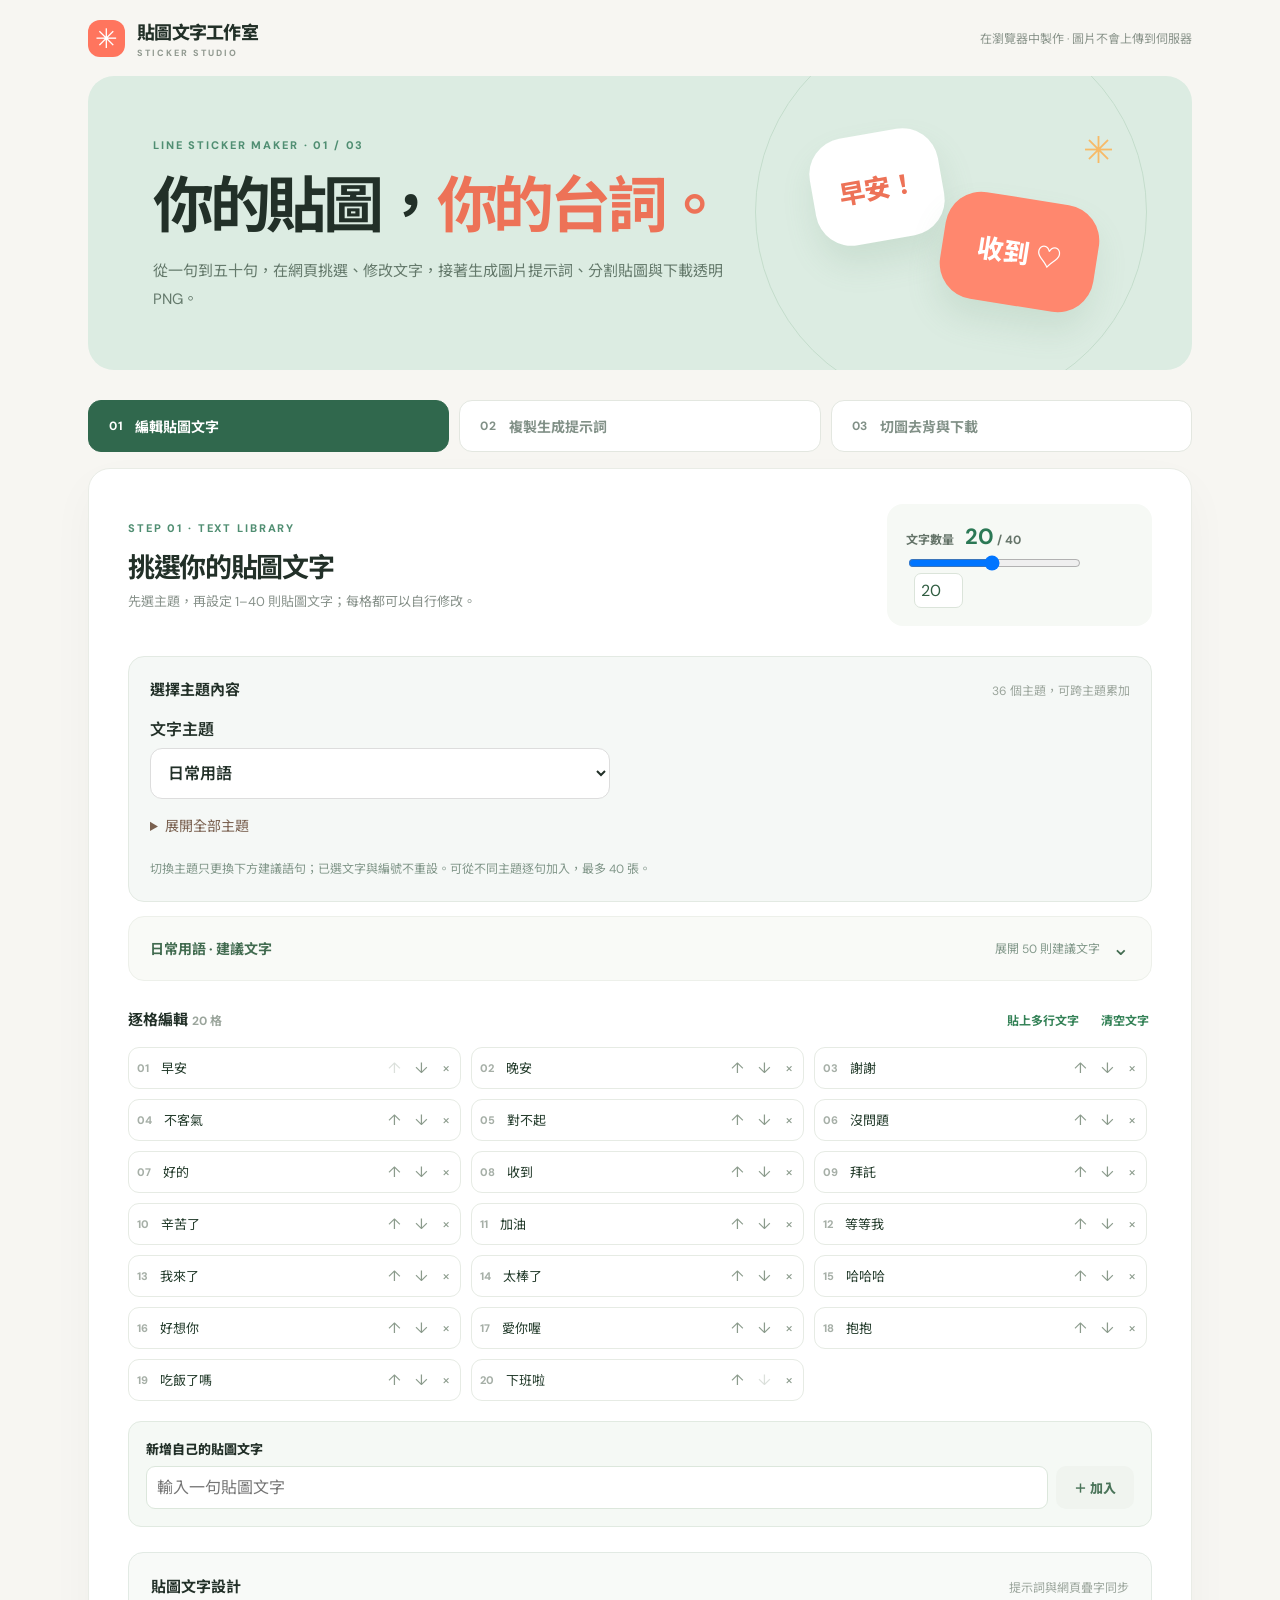
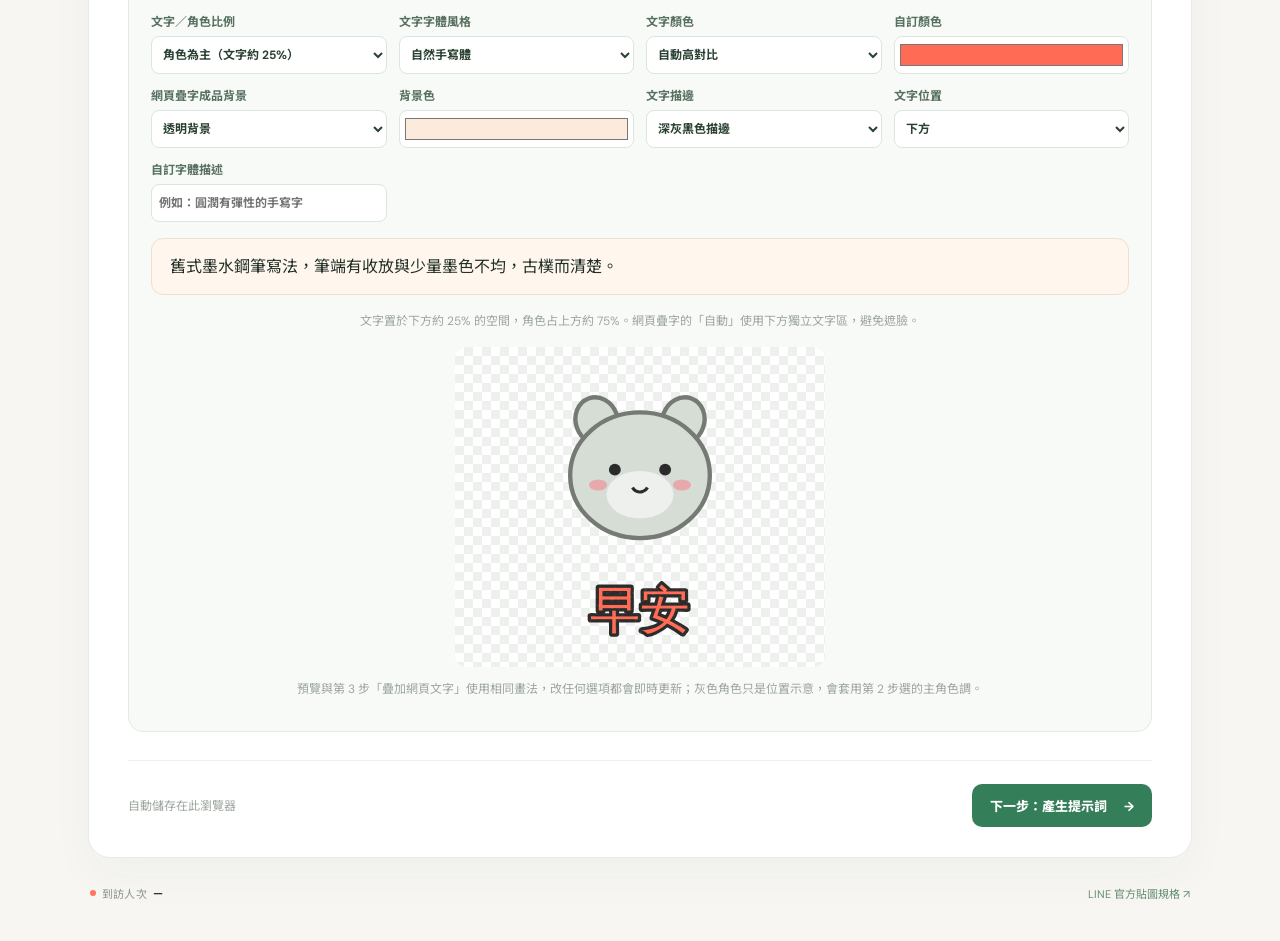
==== commit e85f1d7c: "貼圖工作室：貼圖文字上限改為 40、有母圖可自訂主角色調 - 文字數量、滑桿、貼上多行、主題累加、自訂語句與切圖工具上限統一改為 40（MAX_STICKERS） - 自訂主角色調可填色調名稱；有母圖" ====
--- a/line-sticker-studio/index.html
+++ b/line-sticker-studio/index.html
@@ -4,16 +4,16 @@
   <meta charset="utf-8">
   <meta name="viewport" content="width=device-width,initial-scale=1">
   <meta name="theme-color" content="#f7f6f2">
-  <meta name="description" content="自訂 1–50 則 LINE 貼圖文字，生成分批提示詞，分割純綠幕合圖並下載透明 PNG。">
-  <title>貼圖文字工作室｜自訂 1–50 則文字</title>
-  <link rel="stylesheet" href="style.css?v=20261104-preview1">
+  <meta name="description" content="自訂 1–40 則 LINE 貼圖文字，生成分批提示詞，分割純綠幕合圖並下載透明 PNG。">
+  <title>貼圖文字工作室｜自訂 1–40 則文字</title>
+  <link rel="stylesheet" href="style.css?v=20261104-max40">
   <script defer src="categories.js?v=20261101-themes8"></script>
-  <script defer src="cut-core.js?v=20261030-options1"></script>
+  <script defer src="cut-core.js?v=20261104-grid58"></script>
   <script defer src="studio-options.js?v=20261104-preview1"></script>
   <script defer src="text-render.js?v=20261104-preview1"></script>
-  <script defer src="app.js?v=20261104-preview1"></script>
+  <script defer src="app.js?v=20261104-max40"></script>
   <link rel="stylesheet" href="splitter.css?v=20261030-options1">
-  <script defer src="splitter.js?v=20261030-options1"></script>
+  <script defer src="splitter.js?v=20261104-max40"></script>
   <script defer src="visit-counter.js?v=20261101-visits1"></script>
 </head>
 <body>
@@ -22,18 +22,18 @@
     <section class="hero"><div><span class="eyebrow">LINE STICKER MAKER · 01 / 03</span><h1>你的貼圖，<em>你的台詞。</em></h1><p>從一句到五十句，在網頁挑選、修改文字，接著生成圖片提示詞、分割貼圖與下載透明 PNG。</p></div><div class="hero-art" aria-hidden="true"><span class="bubble a">早安！</span><span class="bubble b">收到 ♡</span><span class="spark">✳</span></div></section>
     <div class="steps"><button class="step active" data-step="1"><b>01</b><span>編輯貼圖文字</span></button><button class="step" data-step="2"><b>02</b><span>複製生成提示詞</span></button><button class="step" data-step="3"><b>03</b><span>切圖去背與下載</span></button></div>
     <section class="panel" id="step1">
-      <div class="section-head"><div><span class="eyebrow">STEP 01 · TEXT LIBRARY</span><h2>挑選你的貼圖文字</h2><p>先選主題，再設定 1–50 則貼圖文字；每格都可以自行修改。</p></div><div class="count-control"><label for="count">文字數量 <strong id="countValue">20</strong> / 50</label><input id="count" type="range" min="1" max="50" value="20"><input id="countNumber" type="number" min="1" max="50" value="20" aria-label="文字數量，1 至 50"></div></div>
-      <div class="category-wrap"><div class="minor-head"><h3>選擇主題內容</h3><span id="themeCount"></span></div><label class="theme-select">文字主題<select id="themeSelect" aria-label="文字主題"></select></label><details class="all-themes"><summary>展開全部主題</summary><div id="categories" class="categories" role="group" aria-label="貼圖文字主題"></div></details><p class="category-note">切換主題只更換下方建議語句；已選文字與編號不重設。可從不同主題逐句加入，最多 50 張。</p></div>
-      <details class="preset-wrap"><summary><strong id="categoryName">日常用語 · 建議文字</strong><span id="themePhraseCount">展開建議文字</span></summary><p class="preset-note">搜尋並挑選語句；點選已選文字可取消。點選欄位再點語句，可取代該格。</p><input id="presetSearch" type="search" placeholder="搜尋文字，例如：謝謝、下班、正念" aria-label="搜尋建議文字"><div class="preset-filters"><label><input id="hideUsed" type="checkbox"> 隱藏已使用</label><label><input id="avoidDupes" type="checkbox" checked> 避免重複</label><button type="button" class="text-button" id="autoFill">自動填滿空格</button></div><div class="theme-add"><label for="themeAddCount">從此主題累加 <input id="themeAddCount" type="number" min="1" max="50" value="5"> 句</label><button type="button" class="secondary" id="addTheme">加入未使用語句</button><small>略過重複文字，接續目前編號；上限 50 張。</small></div><p id="presetMatch" class="muted"></p><div id="presets" class="presets"></div></details>
+      <div class="section-head"><div><span class="eyebrow">STEP 01 · TEXT LIBRARY</span><h2>挑選你的貼圖文字</h2><p>先選主題，再設定 1–40 則貼圖文字；每格都可以自行修改。</p></div><div class="count-control"><label for="count">文字數量 <strong id="countValue">20</strong> / 40</label><input id="count" type="range" min="1" max="40" value="20"><input id="countNumber" type="number" min="1" max="40" value="20" aria-label="文字數量，1 至 40"></div></div>
+      <div class="category-wrap"><div class="minor-head"><h3>選擇主題內容</h3><span id="themeCount"></span></div><label class="theme-select">文字主題<select id="themeSelect" aria-label="文字主題"></select></label><details class="all-themes"><summary>展開全部主題</summary><div id="categories" class="categories" role="group" aria-label="貼圖文字主題"></div></details><p class="category-note">切換主題只更換下方建議語句；已選文字與編號不重設。可從不同主題逐句加入，最多 40 張。</p></div>
+      <details class="preset-wrap"><summary><strong id="categoryName">日常用語 · 建議文字</strong><span id="themePhraseCount">展開建議文字</span></summary><p class="preset-note">搜尋並挑選語句；點選已選文字可取消。點選欄位再點語句，可取代該格。</p><input id="presetSearch" type="search" placeholder="搜尋文字，例如：謝謝、下班、正念" aria-label="搜尋建議文字"><div class="preset-filters"><label><input id="hideUsed" type="checkbox"> 隱藏已使用</label><label><input id="avoidDupes" type="checkbox" checked> 避免重複</label><button type="button" class="text-button" id="autoFill">自動填滿空格</button></div><div class="theme-add"><label for="themeAddCount">從此主題累加 <input id="themeAddCount" type="number" min="1" max="40" value="5"> 句</label><button type="button" class="secondary" id="addTheme">加入未使用語句</button><small>略過重複文字，接續目前編號；上限 40 張。</small></div><p id="presetMatch" class="muted"></p><div id="presets" class="presets"></div></details>
       <div class="minor-head editor-head"><h3>逐格編輯 <span id="editorCount"></span></h3><div class="editor-actions"><button class="text-button" id="pasteList">貼上多行文字</button><button class="text-button" id="clearAll">清空文字</button></div></div>
       <div id="editors" class="editors"></div><div class="custom-phrase"><label for="customPhrase">新增自己的貼圖文字</label><div><input id="customPhrase" type="text" maxlength="30" placeholder="輸入一句貼圖文字"><button type="button" class="secondary" id="addPhrase">＋ 加入</button></div></div>
       <section class="text-design" aria-labelledby="designTitle"><div class="minor-head"><h3 id="designTitle">貼圖文字設計</h3><span>提示詞與網頁疊字同步</span></div><div class="design-controls"><label>文字／角色比例<select id="textRatio"><option value="25">角色為主（文字約 25%）</option><option value="40">均衡配置（文字約 40%）</option><option value="55">文字醒目（文字約 55%）</option><option value="70">大字主角（文字約 70%）</option></select></label><label>文字字體風格<select id="fontStyle"><option value="bold">粗黑體</option><option value="round">圓體</option><option value="bubble">可愛泡泡字</option><option value="natural">自然手寫體</option><option value="marker">毛筆字</option><option value="retro">復古印刷字</option><option value="pixel">像素字</option><option value="upright">立體字</option><option value="street">街頭塗鴉字</option><option value="custom">自訂字體風格</option></select></label><label>文字顏色<select id="fontColorPreset"><option value="auto">自動高對比</option><option value="#000000">純黑</option><option value="#ffffff">純白</option><option value="#243c6b">深棕藍</option><option value="#7544a2">品牌紫</option><option value="#ef454f">活力紅</option><option value="#eb70ac">櫻花粉</option><option value="#e6a42a">亮橘黃</option><option value="#318dcc">天空藍</option><option value="#36a56b">草綠</option><option value="custom">自訂顏色</option></select></label><label>自訂顏色<input id="customFontColor" type="color" value="#ff6b54"></label><label>網頁疊字成品背景<select id="designBackground"><option value="transparent">透明背景</option><option value="solid">純色背景</option></select></label><label>背景色<input id="designBgColor" type="color" value="#fcebdc"></label><label>文字描邊<select id="textStroke"><option value="auto">自動對比描邊</option><option value="white">白色描邊</option><option value="black">黑色描邊</option><option value="none">不描邊</option></select></label><label>文字位置<select id="textPosition"></select></label><label>自訂字體描述<input id="customFont" type="text" maxlength="80" placeholder="例如：圓潤有彈性的手寫字"></label></div><p id="fontDescription" class="font-description"></p><p id="positionDescription" class="muted"></p><div class="design-preview" id="designPreview" aria-live="polite"><span>早安！</span></div><p class="muted">預覽與第 3 步「疊加網頁文字」使用相同畫法，改任何選項都會即時更新；灰色角色只是位置示意，會套用第 2 步選的主角色調。</p></section>
       <div class="panel-footer"><span id="saveNote" class="muted">自動儲存在此瀏覽器</span><button class="primary" id="toStep2">下一步：產生提示詞 <span>→</span></button></div>
     </section>
     <section class="panel hidden" id="step2">
-      <div class="section-head"><div><span class="eyebrow">STEP 02 · AI IMAGE PROMPTS</span><h2>分批生成貼圖大圖</h2><p>可選每批 16 格（4 × 4）或 20 格（5 × 4），自動分批；逐批複製提示詞給你的生圖工具。</p></div><div class="pill" id="batchCount"></div></div>
-      <div class="hint"><button type="button" class="secondary" id="catExample">套用虎斑貓 16 張範例</button><p>會取代目前文字與角色設定，套用韓系Q版、柔和粉嫩、4 × 4、透明 PNG 及 16 句招呼語。</p></div><fieldset class="character-source"><legend>角色來源</legend><label>角色參照方式<select id="characterSource"><option value="custom">無母圖：依文字描述生成角色</option><option value="reference">有母圖：保留角色特徵，套用選定畫風</option><option value="reference-style">有母圖：連同人物畫風一起沿用</option></select></label><p id="referenceStyleNote" class="muted" hidden>沿用參考圖的人物畫風與配色；下方畫風及配色設定暫不套用，切換回其他方式會保留原選擇。</p><div id="referenceControls" hidden><label class="reference-upload">選擇角色參考圖 <input id="referenceFile" type="file" accept="image/png,image/jpeg,image/webp"></label><div id="referencePreview" class="reference-preview" hidden><img id="referenceThumb" alt="已選角色參考圖"><span id="referenceName"></span><button type="button" id="referenceRemove" class="text-button">移除圖片</button></div><p class="muted">圖片只在瀏覽器預覽；複製提示詞後，請把同一張圖一起上傳給生圖工具。重新整理後須重新選圖。</p></div><div id="customControls"><label for="character">角色描述</label><input id="character" placeholder="例：穿橘色圍裙的黑白邊牧" value="可愛的黑白邊牧"></div><div id="toneControls" class="tone-controls"><label for="characterColor">主角色調</label><div class="tone-row"><span id="toneSwatch" class="tone-swatch empty" aria-hidden="true"></span><select id="characterColor"></select><input id="characterColorCustom" type="color" value="#f7a8a0" aria-label="自訂主角色調" hidden></div><p id="toneNote" class="muted"></p></div></fieldset>
-      <div class="settings-grid"><label>畫風<select id="style"><option>韓系Q版</option><option>童趣手繪貼紙風</option><option>可愛 Q 版</option><option>3D 公仔</option><option>清新水彩</option><option>扁平插畫</option><option>照片級寫實</option><option>日系 Chibi</option></select></label><label>插畫配色<select id="palette"><option>柔和粉嫩</option><option>清新自然</option><option>鮮明活潑</option><option>復古暖色</option><option>黑白簡約</option><option>依參考圖配色</option></select></label><label>每批排列<select id="grid"><option value="4x4">4 × 4（16 張／批）</option><option value="5x4">5 × 4（20 張／批）</option></select></label><label>生圖背景<select id="promptBackground"><option value="green">純 #00FF00 綠幕</option><option value="transparent">透明背景 PNG</option></select></label><label>文字製作方式<select id="textMode"><option value="ai">讓 AI 畫出文字</option><option value="web">只生成無字角色，稍後在網頁加字</option></select></label></div>
+      <div class="section-head"><div><span class="eyebrow">STEP 02 · AI IMAGE PROMPTS</span><h2>分批生成貼圖大圖</h2><p>可選每批 16 格（4 × 4）、20 格（5 × 4）或 40 格（5 × 8），自動分批；逐批複製提示詞給你的生圖工具。</p></div><div class="pill" id="batchCount"></div></div>
+      <div class="hint"><button type="button" class="secondary" id="catExample">套用虎斑貓 16 張範例</button><p>會取代目前文字與角色設定，套用韓系Q版、柔和粉嫩、4 × 4、透明 PNG 及 16 句招呼語。</p></div><fieldset class="character-source"><legend>角色來源</legend><label>角色參照方式<select id="characterSource"><option value="custom">無母圖：依文字描述生成角色</option><option value="reference">有母圖：保留角色特徵，套用選定畫風</option><option value="reference-style">有母圖：連同人物畫風一起沿用</option></select></label><p id="referenceStyleNote" class="muted" hidden>沿用參考圖的人物畫風與配色；下方畫風及配色設定暫不套用，切換回其他方式會保留原選擇。</p><div id="referenceControls" hidden><label class="reference-upload">選擇角色參考圖 <input id="referenceFile" type="file" accept="image/png,image/jpeg,image/webp"></label><div id="referencePreview" class="reference-preview" hidden><img id="referenceThumb" alt="已選角色參考圖"><span id="referenceName"></span><button type="button" id="referenceRemove" class="text-button">移除圖片</button></div><p class="muted">圖片只在瀏覽器預覽；複製提示詞後，請把同一張圖一起上傳給生圖工具。重新整理後須重新選圖。</p></div><div id="customControls"><label for="character">角色描述</label><input id="character" placeholder="例：穿橘色圍裙的黑白邊牧" value="可愛的黑白邊牧"></div><div id="toneControls" class="tone-controls"><label for="characterColor">主角色調</label><div class="tone-row"><span id="toneSwatch" class="tone-swatch tone-none" aria-hidden="true"></span><select id="characterColor"></select></div><div id="customToneFields" class="tone-custom" hidden><label>自訂顏色<input id="characterColorCustom" type="color" value="#f7a8a0"></label><label>色調名稱（選填）<input id="characterColorName" type="text" maxlength="20" placeholder="例如：奶茶杏色"></label></div><label id="toneScopeField" class="tone-scope" hidden>有母圖的套用範圍<select id="toneScope"><option value="outfit">只改服裝與配件（保留原本毛色／膚色）</option><option value="whole">角色整體主色（毛色／膚色也換成此色調）</option><option value="accent">只用在小配件點綴（蝴蝶結、圍巾等）</option></select></label><p id="toneNote" class="muted"></p></div></fieldset>
+      <div class="settings-grid"><label>畫風<select id="style"><option>韓系Q版</option><option>童趣手繪貼紙風</option><option>可愛 Q 版</option><option>3D 公仔</option><option>清新水彩</option><option>扁平插畫</option><option>照片級寫實</option><option>日系 Chibi</option></select></label><label>插畫配色<select id="palette"><option>柔和粉嫩</option><option>清新自然</option><option>鮮明活潑</option><option>復古暖色</option><option>黑白簡約</option><option>依參考圖配色</option></select></label><label>每批排列<select id="grid"><option value="4x4">4 × 4（16 張／批）</option><option value="5x4">5 × 4（20 張／批）</option><option value="5x8">5 × 8（40 張／批，一次做滿 40 張）</option></select></label><label>生圖背景<select id="promptBackground"><option value="green">純 #00FF00 綠幕</option><option value="transparent">透明背景 PNG</option></select></label><label>文字製作方式<select id="textMode"><option value="ai">讓 AI 畫出文字</option><option value="web">只生成無字角色，稍後在網頁加字</option></select></label></div>
       <div class="hint"><strong>無白邊提示詞：</strong>角色不加白色貼紙外框，保留原有白毛；文字依選項加高對比描邊。生圖背景可選純綠幕或真正透明 PNG；若 AI 輸出棋盤格假透明，請改用綠幕重生。生圖工具可能畫錯中文字；若想在網頁自由修改文字，選「只生成無字角色」，第 3 步開啟「疊加網頁文字」。</div>
       <div class="hint"><strong>切割安全版面：</strong><span id="layoutSpec" aria-live="polite">每格 400 × 400px，四邊各留白 20px，相鄰可見內容至少相距 40px。</span> AI 可能未精準遵守，請在第 3 步依格切割並檢查。另可下載獨立成品重新排列的「20px 間距合圖」，它與生圖母圖尺寸不同。</div>
       <div id="prompts" class="prompt-list"></div>
@@ -51,7 +51,7 @@
     </section>
     <footer style="justify-content:flex-end"><a href="https://creator.line.me/zh-hant/guideline/sticker/" target="_blank" rel="noopener noreferrer">LINE 官方貼圖規格 ↗</a></footer>
   </main>
-  <dialog id="pasteDialog"><form method="dialog"><h2>貼上多行文字</h2><p>每一行代表一張貼圖，最多取前 50 行。會從第 1 格開始覆蓋。</p><textarea id="bulkText" rows="12" placeholder="早安！&#10;謝謝你&#10;辛苦了"></textarea><div class="dialog-actions"><button value="cancel" class="secondary">取消</button><button id="confirmPaste" value="confirm" class="primary">套用文字</button></div></form></dialog>
+  <dialog id="pasteDialog"><form method="dialog"><h2>貼上多行文字</h2><p>每一行代表一張貼圖，最多取前 40 行。會從第 1 格開始覆蓋。</p><textarea id="bulkText" rows="12" placeholder="早安！&#10;謝謝你&#10;辛苦了"></textarea><div class="dialog-actions"><button value="cancel" class="secondary">取消</button><button id="confirmPaste" value="confirm" class="primary">套用文字</button></div></form></dialog>
   <div id="toast" class="toast" role="status" aria-live="polite"></div>
 </body>
 </html>
--- a/line-sticker-studio/style.css
+++ b/line-sticker-studio/style.css
@@ -31,6 +31,13 @@
 .tone-controls>label{font-size:12px;color:#607164;font-weight:800}
 .tone-row{display:flex;align-items:center;gap:10px;max-width:480px}
 .tone-row select{flex:1;min-width:0}
-.tone-row input[type=color]{width:52px;height:46px;padding:3px;border:1px solid #dce5db;border-radius:10px;background:#fff;flex:none}
 .tone-swatch{width:30px;height:30px;border-radius:50%;flex:none;border:2px solid #fff;box-shadow:0 0 0 1px #cfd9cf}
-.tone-swatch.empty{background:repeating-linear-gradient(45deg,#eef2ee 0 4px,#fff 4px 8px)!important}
+.tone-swatch.tone-none{background:repeating-linear-gradient(45deg,#eef2ee 0 4px,#fff 4px 8px)!important}
+.tone-custom{display:flex;flex-wrap:wrap;gap:12px;max-width:480px}
+.tone-custom label,.tone-scope{display:grid;gap:6px;font-size:12px;color:#607164;font-weight:800}
+.tone-custom label:last-child{flex:1;min-width:180px}
+.tone-custom input[type=color]{width:64px;height:46px;padding:3px;border:1px solid #dce5db;border-radius:10px;background:#fff}
+.tone-custom input[type=text]{width:100%;padding:12px;border:1px solid #dce5db;border-radius:9px;font:inherit;font-weight:500}
+.tone-scope{max-width:480px}
+.tone-scope select{font-weight:500}
+.tone-custom[hidden],.tone-scope[hidden]{display:none}
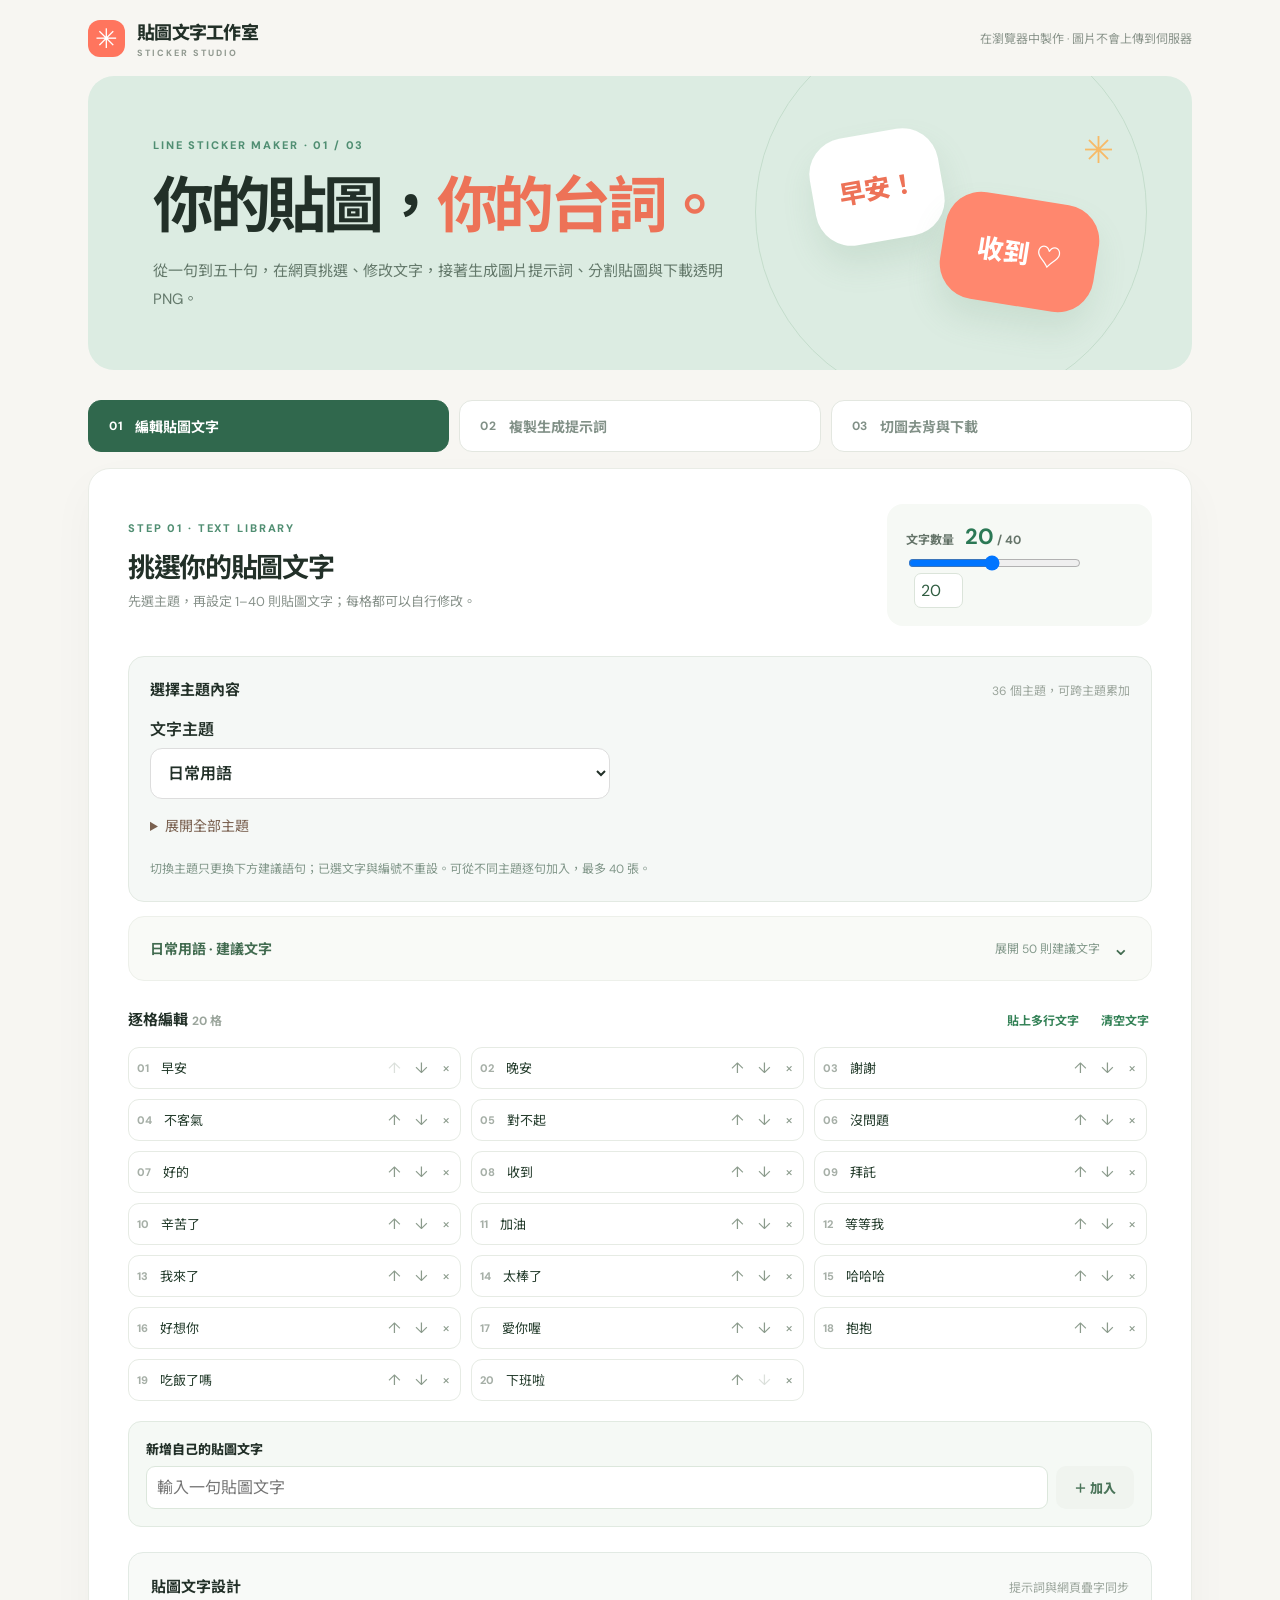
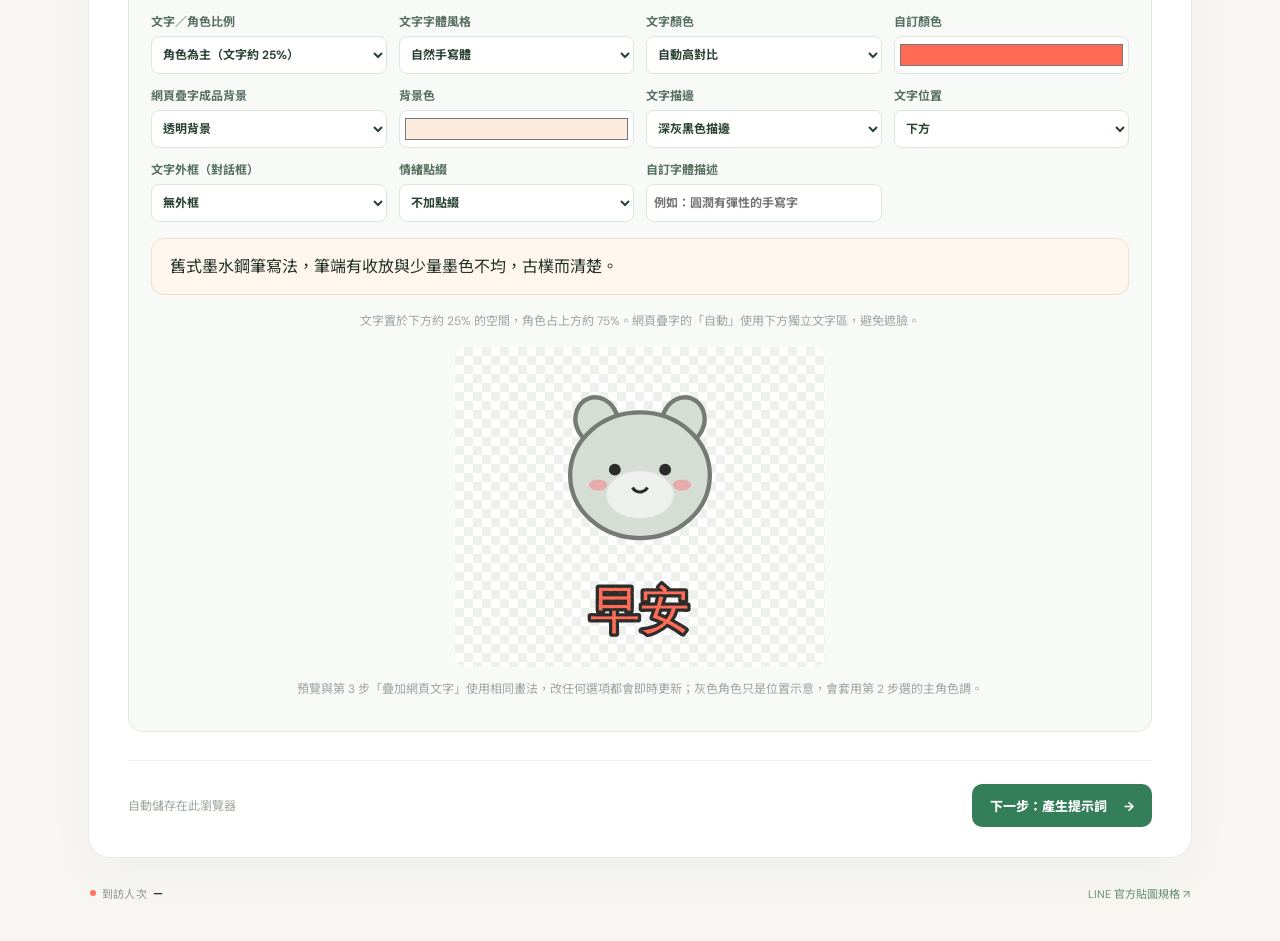
==== commit 2f58bfa4: "貼圖工作室：新增雙層描邊、對話框外框、情緒點綴 - 文字描邊新增「雙層描邊」：內圈淺奶油、外圈深色，模切貼紙感 - 新增「文字外框」：圓角對話框、爆炸框、雲朵思考框、手寫便條紙；外框包住文字、尾巴指向" ====
--- a/line-sticker-studio/index.html
+++ b/line-sticker-studio/index.html
@@ -9,9 +9,9 @@
   <link rel="stylesheet" href="style.css?v=20261104-max40">
   <script defer src="categories.js?v=20261101-themes8"></script>
   <script defer src="cut-core.js?v=20261104-grid58"></script>
-  <script defer src="studio-options.js?v=20261104-preview1"></script>
-  <script defer src="text-render.js?v=20261104-preview1"></script>
-  <script defer src="app.js?v=20261104-max40"></script>
+  <script defer src="studio-options.js?v=20261105-textfx"></script>
+  <script defer src="text-render.js?v=20261105-textfx"></script>
+  <script defer src="app.js?v=20261105-textfx"></script>
   <link rel="stylesheet" href="splitter.css?v=20261030-options1">
   <script defer src="splitter.js?v=20261104-max40"></script>
   <script defer src="visit-counter.js?v=20261101-visits1"></script>
@@ -27,13 +27,13 @@
       <details class="preset-wrap"><summary><strong id="categoryName">日常用語 · 建議文字</strong><span id="themePhraseCount">展開建議文字</span></summary><p class="preset-note">搜尋並挑選語句；點選已選文字可取消。點選欄位再點語句，可取代該格。</p><input id="presetSearch" type="search" placeholder="搜尋文字，例如：謝謝、下班、正念" aria-label="搜尋建議文字"><div class="preset-filters"><label><input id="hideUsed" type="checkbox"> 隱藏已使用</label><label><input id="avoidDupes" type="checkbox" checked> 避免重複</label><button type="button" class="text-button" id="autoFill">自動填滿空格</button></div><div class="theme-add"><label for="themeAddCount">從此主題累加 <input id="themeAddCount" type="number" min="1" max="40" value="5"> 句</label><button type="button" class="secondary" id="addTheme">加入未使用語句</button><small>略過重複文字，接續目前編號；上限 40 張。</small></div><p id="presetMatch" class="muted"></p><div id="presets" class="presets"></div></details>
       <div class="minor-head editor-head"><h3>逐格編輯 <span id="editorCount"></span></h3><div class="editor-actions"><button class="text-button" id="pasteList">貼上多行文字</button><button class="text-button" id="clearAll">清空文字</button></div></div>
       <div id="editors" class="editors"></div><div class="custom-phrase"><label for="customPhrase">新增自己的貼圖文字</label><div><input id="customPhrase" type="text" maxlength="30" placeholder="輸入一句貼圖文字"><button type="button" class="secondary" id="addPhrase">＋ 加入</button></div></div>
-      <section class="text-design" aria-labelledby="designTitle"><div class="minor-head"><h3 id="designTitle">貼圖文字設計</h3><span>提示詞與網頁疊字同步</span></div><div class="design-controls"><label>文字／角色比例<select id="textRatio"><option value="25">角色為主（文字約 25%）</option><option value="40">均衡配置（文字約 40%）</option><option value="55">文字醒目（文字約 55%）</option><option value="70">大字主角（文字約 70%）</option></select></label><label>文字字體風格<select id="fontStyle"><option value="bold">粗黑體</option><option value="round">圓體</option><option value="bubble">可愛泡泡字</option><option value="natural">自然手寫體</option><option value="marker">毛筆字</option><option value="retro">復古印刷字</option><option value="pixel">像素字</option><option value="upright">立體字</option><option value="street">街頭塗鴉字</option><option value="custom">自訂字體風格</option></select></label><label>文字顏色<select id="fontColorPreset"><option value="auto">自動高對比</option><option value="#000000">純黑</option><option value="#ffffff">純白</option><option value="#243c6b">深棕藍</option><option value="#7544a2">品牌紫</option><option value="#ef454f">活力紅</option><option value="#eb70ac">櫻花粉</option><option value="#e6a42a">亮橘黃</option><option value="#318dcc">天空藍</option><option value="#36a56b">草綠</option><option value="custom">自訂顏色</option></select></label><label>自訂顏色<input id="customFontColor" type="color" value="#ff6b54"></label><label>網頁疊字成品背景<select id="designBackground"><option value="transparent">透明背景</option><option value="solid">純色背景</option></select></label><label>背景色<input id="designBgColor" type="color" value="#fcebdc"></label><label>文字描邊<select id="textStroke"><option value="auto">自動對比描邊</option><option value="white">白色描邊</option><option value="black">黑色描邊</option><option value="none">不描邊</option></select></label><label>文字位置<select id="textPosition"></select></label><label>自訂字體描述<input id="customFont" type="text" maxlength="80" placeholder="例如：圓潤有彈性的手寫字"></label></div><p id="fontDescription" class="font-description"></p><p id="positionDescription" class="muted"></p><div class="design-preview" id="designPreview" aria-live="polite"><span>早安！</span></div><p class="muted">預覽與第 3 步「疊加網頁文字」使用相同畫法，改任何選項都會即時更新；灰色角色只是位置示意，會套用第 2 步選的主角色調。</p></section>
+      <section class="text-design" aria-labelledby="designTitle"><div class="minor-head"><h3 id="designTitle">貼圖文字設計</h3><span>提示詞與網頁疊字同步</span></div><div class="design-controls"><label>文字／角色比例<select id="textRatio"><option value="25">角色為主（文字約 25%）</option><option value="40">均衡配置（文字約 40%）</option><option value="55">文字醒目（文字約 55%）</option><option value="70">大字主角（文字約 70%）</option></select></label><label>文字字體風格<select id="fontStyle"><option value="bold">粗黑體</option><option value="round">圓體</option><option value="bubble">可愛泡泡字</option><option value="natural">自然手寫體</option><option value="marker">毛筆字</option><option value="retro">復古印刷字</option><option value="pixel">像素字</option><option value="upright">立體字</option><option value="street">街頭塗鴉字</option><option value="custom">自訂字體風格</option></select></label><label>文字顏色<select id="fontColorPreset"><option value="auto">自動高對比</option><option value="#000000">純黑</option><option value="#ffffff">純白</option><option value="#243c6b">深棕藍</option><option value="#7544a2">品牌紫</option><option value="#ef454f">活力紅</option><option value="#eb70ac">櫻花粉</option><option value="#e6a42a">亮橘黃</option><option value="#318dcc">天空藍</option><option value="#36a56b">草綠</option><option value="custom">自訂顏色</option></select></label><label>自訂顏色<input id="customFontColor" type="color" value="#ff6b54"></label><label>網頁疊字成品背景<select id="designBackground"><option value="transparent">透明背景</option><option value="solid">純色背景</option></select></label><label>背景色<input id="designBgColor" type="color" value="#fcebdc"></label><label>文字描邊<select id="textStroke"><option value="auto">自動對比描邊</option><option value="white">白色描邊</option><option value="black">黑色描邊</option><option value="none">不描邊</option></select></label><label>文字位置<select id="textPosition"></select></label><label>文字外框（對話框）<select id="textFrame"></select></label><label>情緒點綴<select id="textDecor"></select></label><label>自訂字體描述<input id="customFont" type="text" maxlength="80" placeholder="例如：圓潤有彈性的手寫字"></label></div><p id="fontDescription" class="font-description"></p><p id="positionDescription" class="muted"></p><div class="design-preview" id="designPreview" aria-live="polite"><span>早安！</span></div><p class="muted">預覽與第 3 步「疊加網頁文字」使用相同畫法，改任何選項都會即時更新；灰色角色只是位置示意，會套用第 2 步選的主角色調。</p></section>
       <div class="panel-footer"><span id="saveNote" class="muted">自動儲存在此瀏覽器</span><button class="primary" id="toStep2">下一步：產生提示詞 <span>→</span></button></div>
     </section>
     <section class="panel hidden" id="step2">
-      <div class="section-head"><div><span class="eyebrow">STEP 02 · AI IMAGE PROMPTS</span><h2>分批生成貼圖大圖</h2><p>可選每批 16 格（4 × 4）、20 格（5 × 4）或 40 格（5 × 8），自動分批；逐批複製提示詞給你的生圖工具。</p></div><div class="pill" id="batchCount"></div></div>
+      <div class="section-head"><div><span class="eyebrow">STEP 02 · AI IMAGE PROMPTS</span><h2>分批生成貼圖大圖</h2><p>可選每批 16 格（4 × 4）或 20 格（5 × 4），自動分批；逐批複製提示詞給你的生圖工具。</p></div><div class="pill" id="batchCount"></div></div>
       <div class="hint"><button type="button" class="secondary" id="catExample">套用虎斑貓 16 張範例</button><p>會取代目前文字與角色設定，套用韓系Q版、柔和粉嫩、4 × 4、透明 PNG 及 16 句招呼語。</p></div><fieldset class="character-source"><legend>角色來源</legend><label>角色參照方式<select id="characterSource"><option value="custom">無母圖：依文字描述生成角色</option><option value="reference">有母圖：保留角色特徵，套用選定畫風</option><option value="reference-style">有母圖：連同人物畫風一起沿用</option></select></label><p id="referenceStyleNote" class="muted" hidden>沿用參考圖的人物畫風與配色；下方畫風及配色設定暫不套用，切換回其他方式會保留原選擇。</p><div id="referenceControls" hidden><label class="reference-upload">選擇角色參考圖 <input id="referenceFile" type="file" accept="image/png,image/jpeg,image/webp"></label><div id="referencePreview" class="reference-preview" hidden><img id="referenceThumb" alt="已選角色參考圖"><span id="referenceName"></span><button type="button" id="referenceRemove" class="text-button">移除圖片</button></div><p class="muted">圖片只在瀏覽器預覽；複製提示詞後，請把同一張圖一起上傳給生圖工具。重新整理後須重新選圖。</p></div><div id="customControls"><label for="character">角色描述</label><input id="character" placeholder="例：穿橘色圍裙的黑白邊牧" value="可愛的黑白邊牧"></div><div id="toneControls" class="tone-controls"><label for="characterColor">主角色調</label><div class="tone-row"><span id="toneSwatch" class="tone-swatch tone-none" aria-hidden="true"></span><select id="characterColor"></select></div><div id="customToneFields" class="tone-custom" hidden><label>自訂顏色<input id="characterColorCustom" type="color" value="#f7a8a0"></label><label>色調名稱（選填）<input id="characterColorName" type="text" maxlength="20" placeholder="例如：奶茶杏色"></label></div><label id="toneScopeField" class="tone-scope" hidden>有母圖的套用範圍<select id="toneScope"><option value="outfit">只改服裝與配件（保留原本毛色／膚色）</option><option value="whole">角色整體主色（毛色／膚色也換成此色調）</option><option value="accent">只用在小配件點綴（蝴蝶結、圍巾等）</option></select></label><p id="toneNote" class="muted"></p></div></fieldset>
-      <div class="settings-grid"><label>畫風<select id="style"><option>韓系Q版</option><option>童趣手繪貼紙風</option><option>可愛 Q 版</option><option>3D 公仔</option><option>清新水彩</option><option>扁平插畫</option><option>照片級寫實</option><option>日系 Chibi</option></select></label><label>插畫配色<select id="palette"><option>柔和粉嫩</option><option>清新自然</option><option>鮮明活潑</option><option>復古暖色</option><option>黑白簡約</option><option>依參考圖配色</option></select></label><label>每批排列<select id="grid"><option value="4x4">4 × 4（16 張／批）</option><option value="5x4">5 × 4（20 張／批）</option><option value="5x8">5 × 8（40 張／批，一次做滿 40 張）</option></select></label><label>生圖背景<select id="promptBackground"><option value="green">純 #00FF00 綠幕</option><option value="transparent">透明背景 PNG</option></select></label><label>文字製作方式<select id="textMode"><option value="ai">讓 AI 畫出文字</option><option value="web">只生成無字角色，稍後在網頁加字</option></select></label></div>
+      <div class="settings-grid"><label>畫風<select id="style"><option>韓系Q版</option><option>童趣手繪貼紙風</option><option>可愛 Q 版</option><option>3D 公仔</option><option>清新水彩</option><option>扁平插畫</option><option>照片級寫實</option><option>日系 Chibi</option></select></label><label>插畫配色<select id="palette"><option>柔和粉嫩</option><option>清新自然</option><option>鮮明活潑</option><option>復古暖色</option><option>黑白簡約</option><option>依參考圖配色</option></select></label><label>每批排列<select id="grid"><option value="4x4">4 × 4（16 張／批）</option><option value="5x4">5 × 4（20 張／批）</option></select></label><label>生圖背景<select id="promptBackground"><option value="green">純 #00FF00 綠幕</option><option value="transparent">透明背景 PNG</option></select></label><label>文字製作方式<select id="textMode"><option value="ai">讓 AI 畫出文字</option><option value="web">只生成無字角色，稍後在網頁加字</option></select></label></div>
       <div class="hint"><strong>無白邊提示詞：</strong>角色不加白色貼紙外框，保留原有白毛；文字依選項加高對比描邊。生圖背景可選純綠幕或真正透明 PNG；若 AI 輸出棋盤格假透明，請改用綠幕重生。生圖工具可能畫錯中文字；若想在網頁自由修改文字，選「只生成無字角色」，第 3 步開啟「疊加網頁文字」。</div>
       <div class="hint"><strong>切割安全版面：</strong><span id="layoutSpec" aria-live="polite">每格 400 × 400px，四邊各留白 20px，相鄰可見內容至少相距 40px。</span> AI 可能未精準遵守，請在第 3 步依格切割並檢查。另可下載獨立成品重新排列的「20px 間距合圖」，它與生圖母圖尺寸不同。</div>
       <div id="prompts" class="prompt-list"></div>
